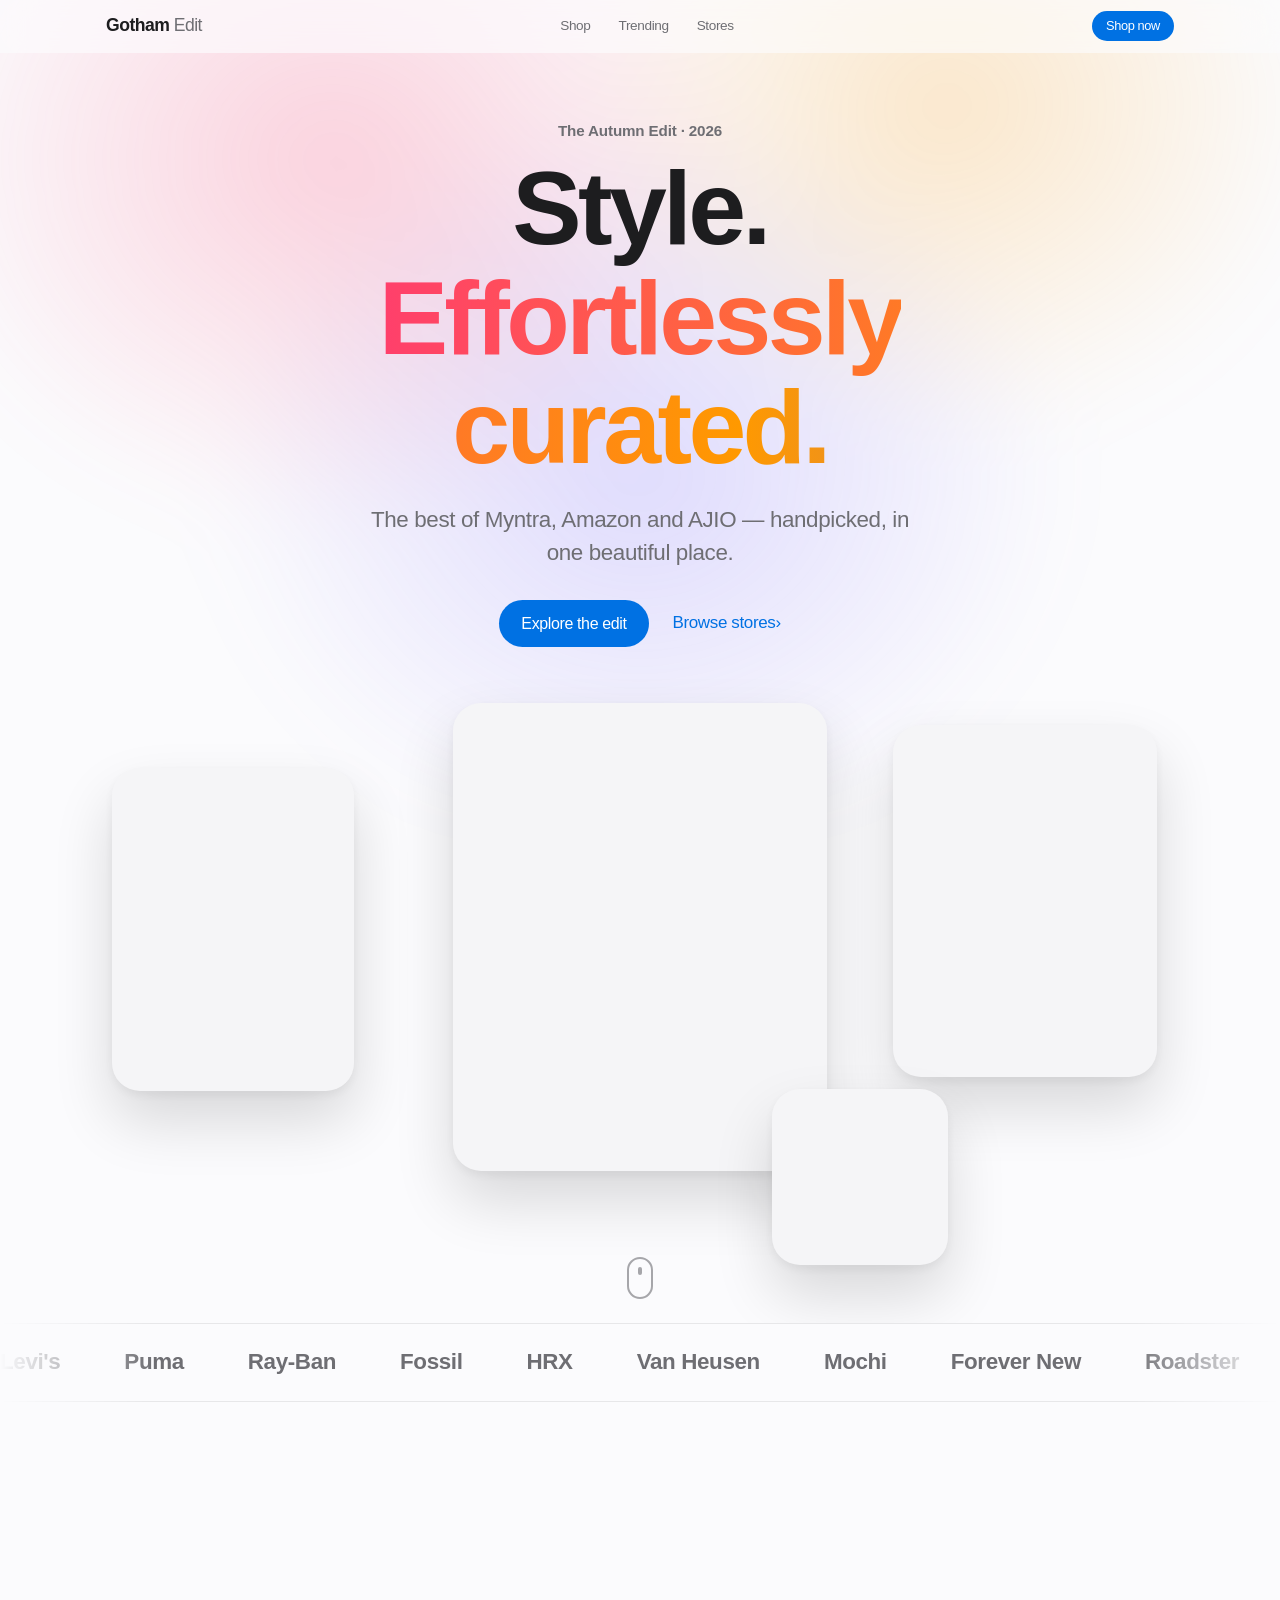
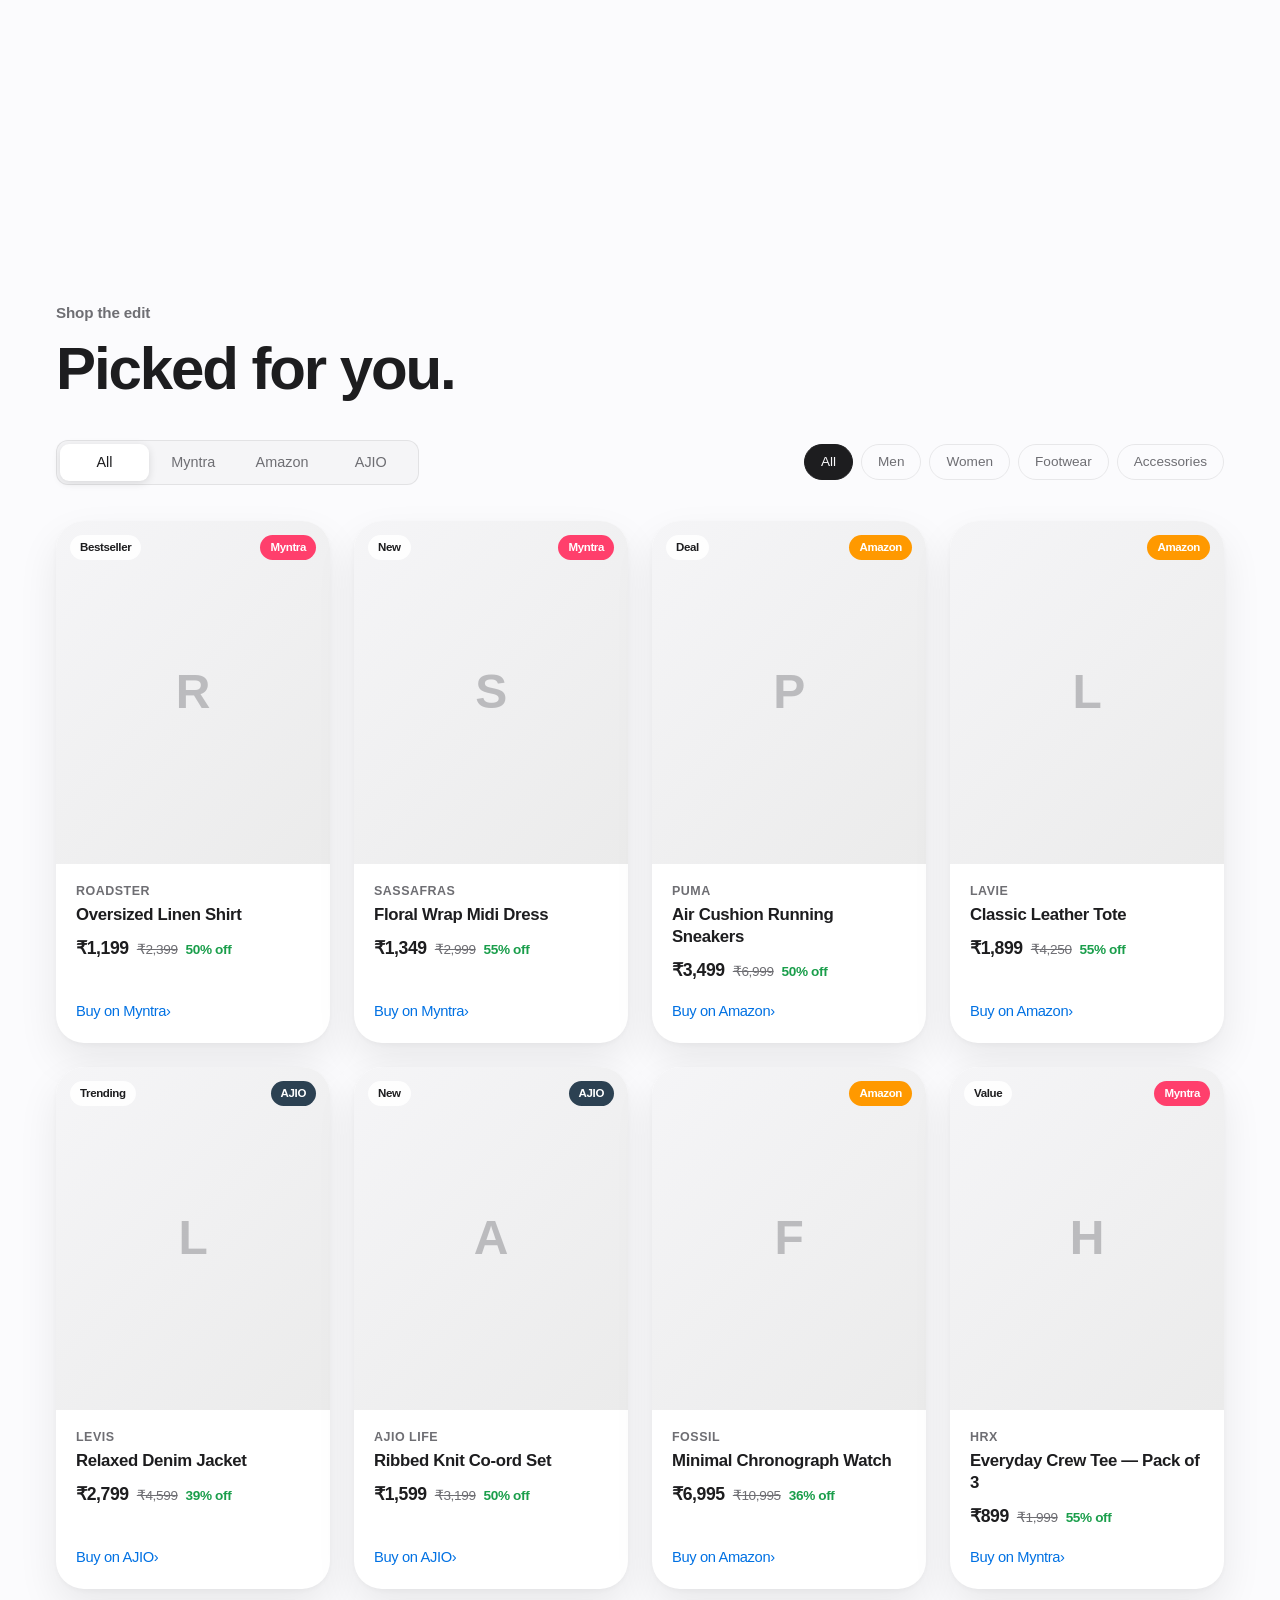
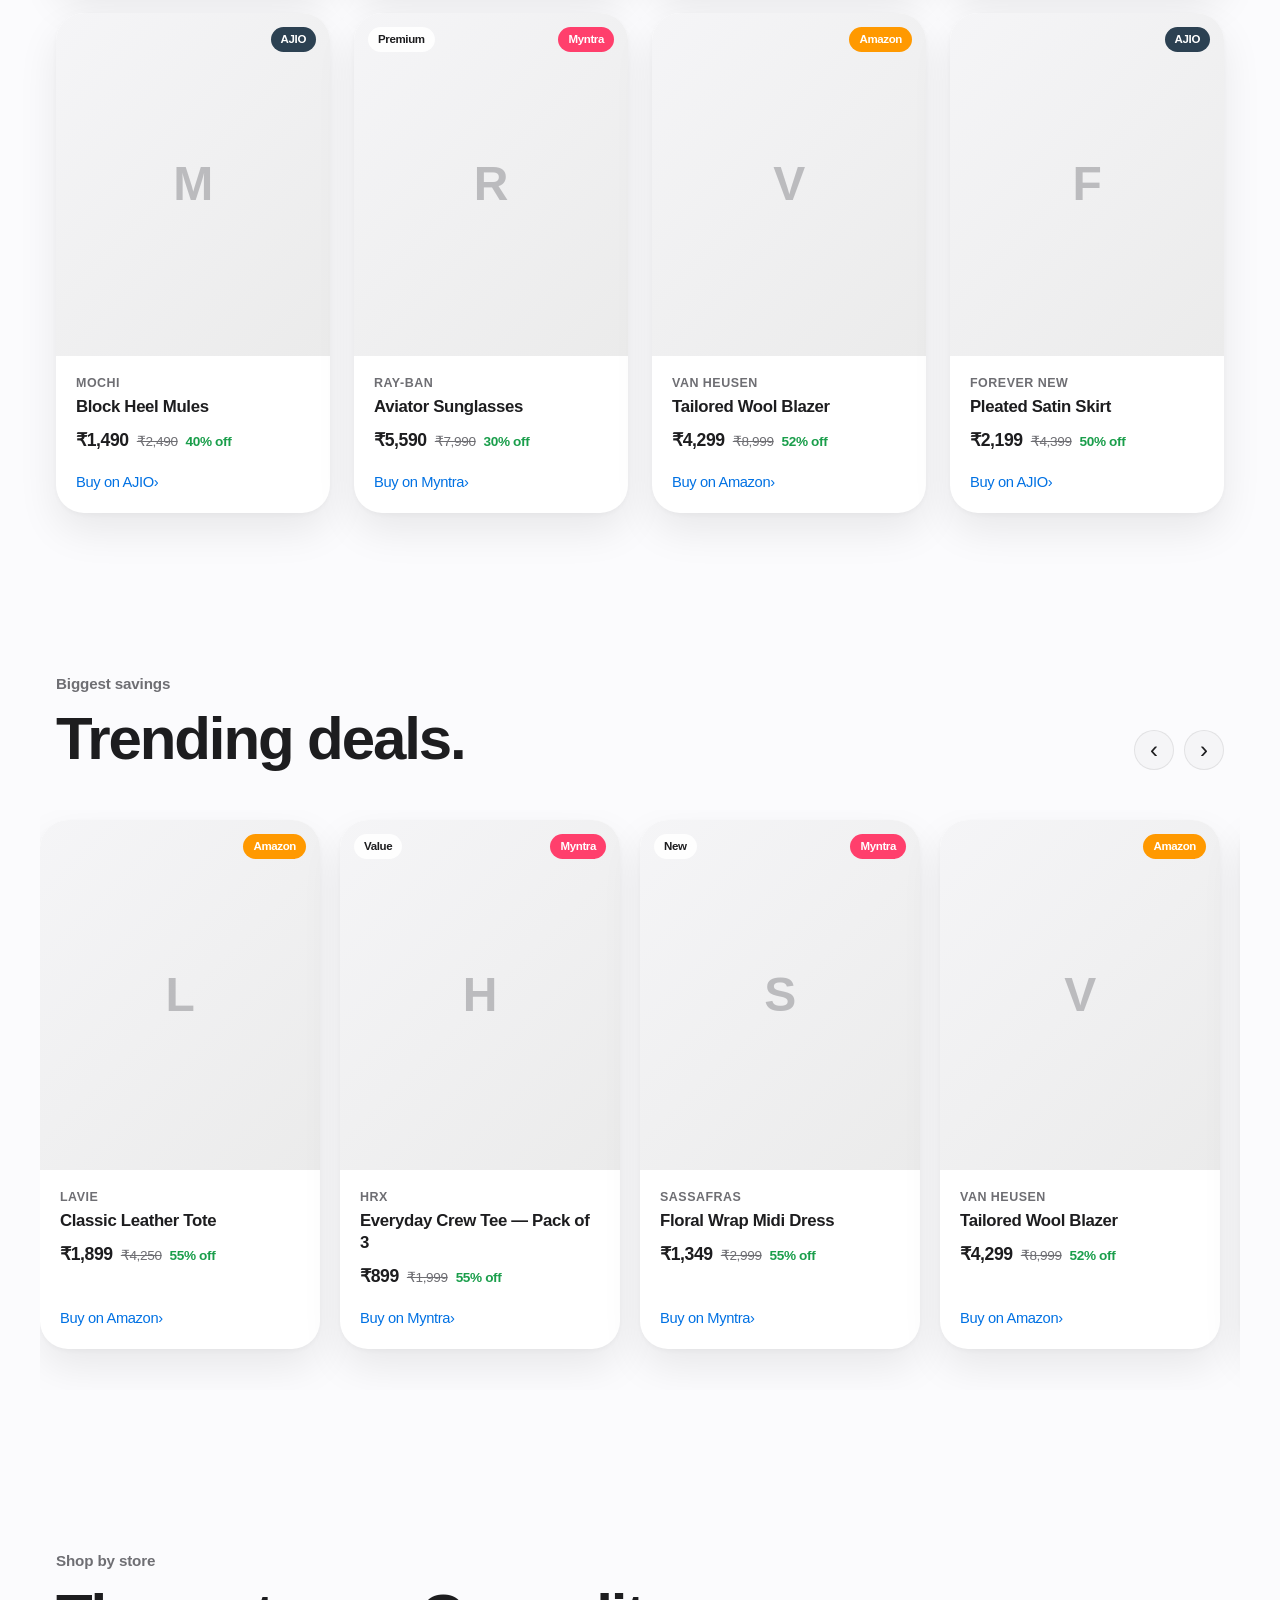
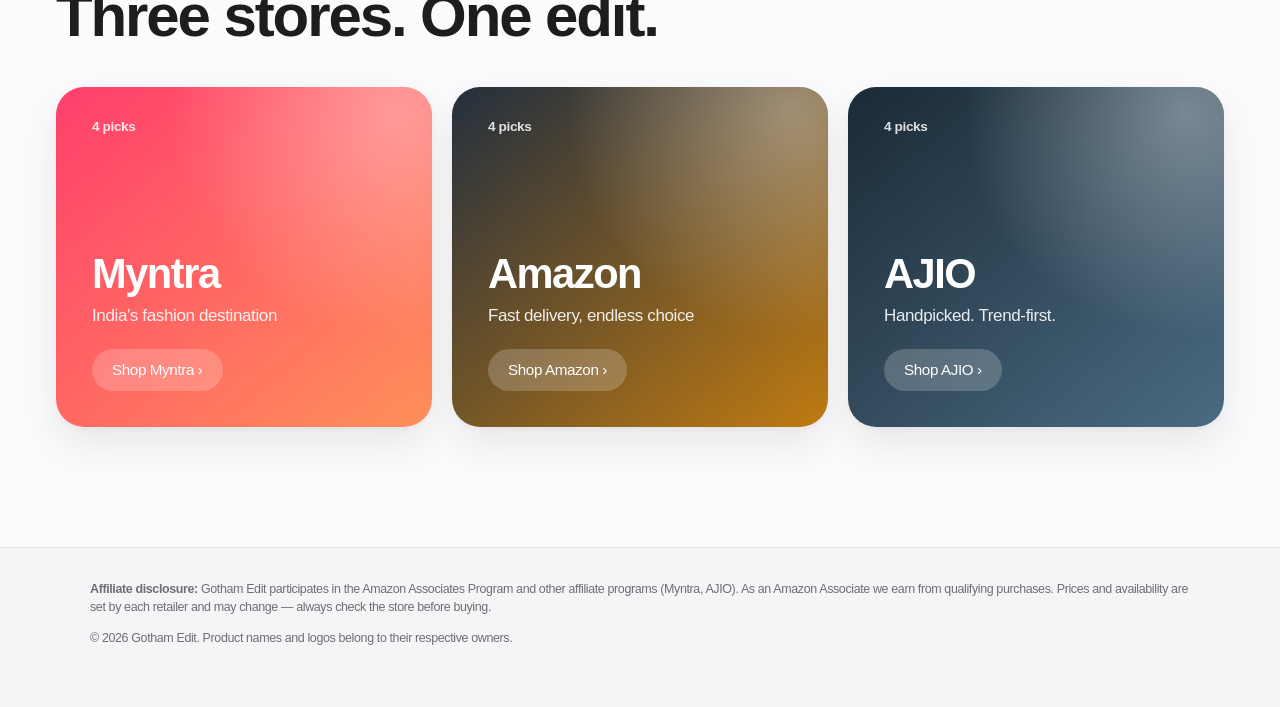
==== index.html @ 2560df66 "Add Apple-style affiliate storefront for Myntra, Amazon and AJIO Static page with parallax hero, scr" ====
<!doctype html>
<html lang="en">
<head>
  <meta charset="utf-8" />
  <meta name="viewport" content="width=device-width, initial-scale=1, viewport-fit=cover" />
  <title>Gotham Edit — Curated Fashion</title>
  <meta name="description" content="Handpicked fashion from Myntra, Amazon and AJIO — curated in one place." />
  <meta name="theme-color" content="#fbfbfd" media="(prefers-color-scheme: light)" />
  <meta name="theme-color" content="#000000" media="(prefers-color-scheme: dark)" />
  <link rel="preconnect" href="https://images.unsplash.com" />
  <link rel="stylesheet" href="styles.css" />
</head>
<body>
  <div class="progress" aria-hidden="true"></div>

  <header class="nav" id="nav">
    <div class="nav__inner">
      <a href="#top" class="nav__logo" aria-label="Gotham Edit home">Gotham&nbsp;<span>Edit</span></a>
      <nav class="nav__links" aria-label="Primary">
        <a href="#shop">Shop</a>
        <a href="#trending">Trending</a>
        <a href="#stores">Stores</a>
      </nav>
      <a href="#shop" class="btn btn--small">Shop now</a>
    </div>
  </header>

  <main id="top">
    <!-- HERO -->
    <section class="hero" id="hero">
      <div class="hero__glow" aria-hidden="true"></div>
      <div class="hero__copy">
        <p class="eyebrow reveal">The Autumn Edit · 2026</p>
        <h1 class="hero__title reveal">Style.<br /><span class="gradient-text">Effortlessly curated.</span></h1>
        <p class="hero__sub reveal">The best of Myntra, Amazon and AJIO — handpicked, in one beautiful place.</p>
        <div class="hero__cta reveal">
          <a href="#shop" class="btn">Explore the edit</a>
          <a href="#stores" class="link-arrow">Browse stores</a>
        </div>
      </div>
      <div class="hero__stage" aria-hidden="true">
        <figure class="float float--a" data-depth="0.18"><img src="https://images.unsplash.com/photo-1483985988355-763728e1935b?w=800&q=80" alt="" /></figure>
        <figure class="float float--b" data-depth="0.32"><img src="https://images.unsplash.com/photo-1490481651871-ab68de25d43d?w=800&q=80" alt="" /></figure>
        <figure class="float float--c" data-depth="0.1"><img src="https://images.unsplash.com/photo-1529139574466-a303027c1d8b?w=900&q=80" alt="" /></figure>
        <figure class="float float--d" data-depth="0.26"><img src="https://images.unsplash.com/photo-1539109136881-3be0616acf4b?w=700&q=80" alt="" /></figure>
      </div>
      <a href="#shop" class="scroll-cue" aria-label="Scroll to products"><span></span></a>
    </section>

    <!-- MARQUEE -->
    <section class="marquee" aria-label="Brands">
      <div class="marquee__track">
        <span>Levi's</span><span>Puma</span><span>Ray-Ban</span><span>Fossil</span><span>HRX</span><span>Van Heusen</span><span>Mochi</span><span>Forever New</span><span>Roadster</span><span>Lavie</span>
        <span>Levi's</span><span>Puma</span><span>Ray-Ban</span><span>Fossil</span><span>HRX</span><span>Van Heusen</span><span>Mochi</span><span>Forever New</span><span>Roadster</span><span>Lavie</span>
      </div>
    </section>

    <!-- SCROLL ZOOM FEATURE -->
    <section class="zoom" id="zoom">
      <div class="zoom__sticky">
        <div class="zoom__frame">
          <img src="https://images.unsplash.com/photo-1469334031218-e382a71b716b?w=1800&q=80" alt="Model in autumn layers" />
        </div>
        <div class="zoom__caption">
          <h2>Layers that<br />move with you.</h2>
          <p>Fresh drops every week from the stores you already love.</p>
        </div>
      </div>
    </section>

    <!-- SHOP -->
    <section class="shop" id="shop">
      <div class="section-head reveal">
        <p class="eyebrow">Shop the edit</p>
        <h2>Picked for you.</h2>
      </div>

      <div class="controls reveal">
        <div class="segmented" role="tablist" aria-label="Filter by store" id="storeFilter">
          <span class="segmented__thumb" aria-hidden="true"></span>
          <button role="tab" aria-selected="true" data-store="all">All</button>
          <button role="tab" aria-selected="false" data-store="myntra">Myntra</button>
          <button role="tab" aria-selected="false" data-store="amazon">Amazon</button>
          <button role="tab" aria-selected="false" data-store="ajio">AJIO</button>
        </div>
        <div class="chips" id="categoryFilter" aria-label="Filter by category"></div>
      </div>

      <div class="grid" id="grid" aria-live="polite"></div>
      <p class="empty" id="empty" hidden>Nothing here yet — try another filter.</p>
    </section>

    <!-- TRENDING CAROUSEL -->
    <section class="trending" id="trending">
      <div class="section-head section-head--row reveal">
        <div>
          <p class="eyebrow">Biggest savings</p>
          <h2>Trending deals.</h2>
        </div>
        <div class="carousel-nav">
          <button class="circle-btn" data-dir="-1" aria-label="Previous">&#8249;</button>
          <button class="circle-btn" data-dir="1" aria-label="Next">&#8250;</button>
        </div>
      </div>
      <div class="carousel" id="carousel"></div>
    </section>

    <!-- STORES -->
    <section class="stores" id="stores">
      <div class="section-head reveal">
        <p class="eyebrow">Shop by store</p>
        <h2>Three stores. One edit.</h2>
      </div>
      <div class="stores__grid" id="storeTiles"></div>
    </section>
  </main>

  <footer class="footer">
    <p class="footer__disclosure">
      <strong>Affiliate disclosure:</strong> Gotham Edit participates in the Amazon Associates Program and other
      affiliate programs (Myntra, AJIO). As an Amazon Associate we earn from qualifying purchases. Prices and
      availability are set by each retailer and may change — always check the store before buying.
    </p>
    <p class="footer__copy">© <span id="year"></span> Gotham Edit. Product names and logos belong to their respective owners.</p>
  </footer>

  <script src="products.js"></script>
  <script src="app.js"></script>
</body>
</html>
---- styles.css ----
/* ───────── Tokens ───────── */
:root {
  --bg: #fbfbfd;
  --bg-alt: #f5f5f7;
  --surface: #ffffff;
  --text: #1d1d1f;
  --muted: #6e6e73;
  --line: rgba(0, 0, 0, 0.08);
  --accent: #0071e3;
  --accent-hover: #0077ed;
  --nav-bg: rgba(251, 251, 253, 0.72);
  --shadow: 0 2px 6px rgba(0, 0, 0, 0.04), 0 18px 40px rgba(0, 0, 0, 0.08);
  --shadow-hover: 0 4px 12px rgba(0, 0, 0, 0.06), 0 30px 60px rgba(0, 0, 0, 0.14);
  --radius: 28px;
  --ease: cubic-bezier(0.22, 1, 0.36, 1);
  --font: -apple-system, BlinkMacSystemFont, "SF Pro Display", "SF Pro Text", "Inter", "Segoe UI", Roboto,
    "Helvetica Neue", Arial, sans-serif;
  --myntra: #ff3f6c;
  --amazon: #ff9900;
  --ajio: #2c4152;
}

@media (prefers-color-scheme: dark) {
  :root {
    --bg: #000000;
    --bg-alt: #101012;
    --surface: #1c1c1e;
    --text: #f5f5f7;
    --muted: #a1a1a6;
    --line: rgba(255, 255, 255, 0.1);
    --accent: #2997ff;
    --accent-hover: #47a6ff;
    --nav-bg: rgba(22, 22, 23, 0.72);
    --shadow: 0 2px 6px rgba(0, 0, 0, 0.4), 0 18px 40px rgba(0, 0, 0, 0.5);
    --shadow-hover: 0 4px 12px rgba(0, 0, 0, 0.5), 0 30px 60px rgba(0, 0, 0, 0.7);
    --ajio: #8fb3cc;
  }
}

/* ───────── Base ───────── */
*,
*::before,
*::after { box-sizing: border-box; }

html { scroll-behavior: smooth; -webkit-text-size-adjust: 100%; }

body {
  margin: 0;
  background: var(--bg);
  color: var(--text);
  font-family: var(--font);
  font-size: 17px;
  line-height: 1.47;
  letter-spacing: -0.022em;
  -webkit-font-smoothing: antialiased;
  overflow-x: hidden;
}

img { display: block; max-width: 100%; }
a { color: inherit; text-decoration: none; }
button { font: inherit; color: inherit; cursor: pointer; border: 0; background: none; }

h1, h2, h3 { margin: 0; letter-spacing: -0.035em; line-height: 1.05; font-weight: 700; }
h2 { font-size: clamp(2.2rem, 5vw, 3.75rem); }

.eyebrow {
  margin: 0 0 12px;
  font-size: 0.95rem;
  font-weight: 600;
  color: var(--muted);
  letter-spacing: -0.01em;
}

.gradient-text {
  background: linear-gradient(90deg, #ff3f6c 0%, #ff9900 45%, #6e5bff 100%);
  background-size: 200% auto;
  -webkit-background-clip: text;
  background-clip: text;
  color: transparent;
  animation: shimmer 8s linear infinite;
}
@keyframes shimmer { to { background-position: 200% center; } }

/* ───────── Buttons ───────── */
.btn {
  display: inline-flex;
  align-items: center;
  justify-content: center;
  gap: 6px;
  padding: 12px 22px;
  border-radius: 980px;
  background: var(--accent);
  color: #fff;
  font-weight: 500;
  font-size: 1rem;
  transition: background 0.3s var(--ease), transform 0.3s var(--ease);
}
.btn:hover { background: var(--accent-hover); transform: scale(1.03); }
.btn:active { transform: scale(0.97); }
.btn--small { padding: 6px 14px; font-size: 0.8rem; }

.link-arrow { color: var(--accent); font-weight: 500; }
.link-arrow::after { content: " ›"; display: inline-block; transition: transform 0.3s var(--ease); }
.link-arrow:hover::after { transform: translateX(4px); }

/* ───────── Progress bar ───────── */
.progress {
  position: fixed;
  inset: 0 0 auto 0;
  height: 2px;
  z-index: 60;
  background: linear-gradient(90deg, var(--myntra), var(--amazon), #6e5bff);
  transform-origin: 0 50%;
  transform: scaleX(0);
}

/* ───────── Nav ───────── */
.nav {
  position: fixed;
  inset: 0 0 auto 0;
  z-index: 50;
  background: var(--nav-bg);
  backdrop-filter: saturate(180%) blur(20px);
  -webkit-backdrop-filter: saturate(180%) blur(20px);
  border-bottom: 1px solid transparent;
  transition: border-color 0.3s;
}
.nav.is-scrolled { border-bottom-color: var(--line); }
.nav__inner {
  max-width: 1100px;
  margin: 0 auto;
  padding: 0 16px;
  height: 52px;
  display: flex;
  align-items: center;
  justify-content: space-between;
  gap: 16px;
}
.nav__logo { font-weight: 700; font-size: 1.1rem; letter-spacing: -0.03em; }
.nav__logo span { color: var(--muted); font-weight: 500; }
.nav__links { display: flex; gap: 28px; font-size: 0.85rem; color: var(--muted); }
.nav__links a { transition: color 0.2s; }
.nav__links a:hover { color: var(--text); }
@media (max-width: 600px) { .nav__links { display: none; } }

/* ───────── Hero ───────── */
.hero {
  position: relative;
  min-height: 100svh;
  padding: 120px 16px 80px;
  display: grid;
  grid-template-columns: 1fr;
  align-content: center;
  justify-items: center;
  text-align: center;
  overflow: hidden;
}
.hero__glow {
  position: absolute;
  inset: -20% -10% auto;
  height: 80%;
  background:
    radial-gradient(40% 50% at 30% 40%, rgba(255, 63, 108, 0.22), transparent 70%),
    radial-gradient(35% 45% at 70% 35%, rgba(255, 153, 0, 0.2), transparent 70%),
    radial-gradient(40% 50% at 50% 70%, rgba(110, 91, 255, 0.2), transparent 70%);
  filter: blur(40px);
  animation: drift 18s ease-in-out infinite alternate;
  pointer-events: none;
}
@keyframes drift {
  0% { transform: translate3d(0, 0, 0) scale(1); }
  100% { transform: translate3d(3%, 4%, 0) scale(1.12); }
}
.hero__copy { position: relative; z-index: 2; max-width: 780px; }
.hero__title { font-size: clamp(3rem, 9vw, 6.5rem); }
.hero__sub {
  margin: 22px auto 30px;
  max-width: 560px;
  font-size: clamp(1.1rem, 2vw, 1.4rem);
  color: var(--muted);
}
.hero__cta { display: flex; gap: 24px; align-items: center; justify-content: center; flex-wrap: wrap; }

.hero__stage {
  position: relative;
  width: min(1100px, 100%);
  height: clamp(320px, 48vw, 540px);
  margin-top: 56px;
  z-index: 1;
}
.float {
  position: absolute;
  margin: 0;
  border-radius: var(--radius);
  overflow: hidden;
  box-shadow: var(--shadow-hover);
  background: var(--bg-alt);
  will-change: transform;
  animation: bob 7s ease-in-out infinite;
}
.float img { width: 100%; height: 100%; object-fit: cover; }
.float--a { left: 2%; top: 12%; width: 22%; aspect-ratio: 3 / 4; animation-delay: -1s; }
.float--b { right: 3%; top: 4%; width: 24%; aspect-ratio: 3 / 4; animation-delay: -3s; }
.float--c { left: 50%; top: 0; width: 34%; aspect-ratio: 4 / 5; margin-left: -17%; z-index: 2; animation-delay: -2s; }
.float--d { right: 22%; bottom: -4%; width: 16%; aspect-ratio: 1; animation-delay: -5s; z-index: 3; }
@keyframes bob {
  0%, 100% { translate: 0 0; }
  50% { translate: 0 -14px; }
}
@media (max-width: 700px) {
  .float--a { width: 34%; left: -4%; }
  .float--b { width: 34%; right: -4%; }
  .float--c { width: 52%; margin-left: -26%; }
  .float--d { width: 26%; right: 8%; }
}

.scroll-cue {
  position: absolute;
  bottom: 24px;
  left: 50%;
  translate: -50% 0;
  width: 26px;
  height: 42px;
  border: 2px solid var(--muted);
  border-radius: 14px;
  opacity: 0.6;
  z-index: 3;
}
.scroll-cue span {
  position: absolute;
  top: 8px;
  left: 50%;
  width: 4px;
  height: 8px;
  margin-left: -2px;
  border-radius: 2px;
  background: var(--muted);
  animation: cue 1.8s var(--ease) infinite;
}
@keyframes cue {
  0% { opacity: 0; transform: translateY(0); }
  40% { opacity: 1; }
  100% { opacity: 0; transform: translateY(14px); }
}

/* ───────── Marquee ───────── */
.marquee {
  overflow: hidden;
  border-block: 1px solid var(--line);
  padding: 22px 0;
  -webkit-mask-image: linear-gradient(90deg, transparent, #000 12%, #000 88%, transparent);
  mask-image: linear-gradient(90deg, transparent, #000 12%, #000 88%, transparent);
}
.marquee__track {
  display: flex;
  gap: 64px;
  width: max-content;
  animation: marquee 32s linear infinite;
}
.marquee__track span {
  font-size: 1.4rem;
  font-weight: 600;
  color: var(--muted);
  white-space: nowrap;
}
@keyframes marquee { to { transform: translateX(-50%); } }

/* ───────── Scroll zoom ───────── */
.zoom { height: 220vh; position: relative; }
.zoom__sticky {
  position: sticky;
  top: 0;
  height: 100vh;
  display: grid;
  place-items: center;
  overflow: hidden;
}
.zoom__frame {
  width: 100%;
  height: 100%;
  overflow: hidden;
  clip-path: inset(var(--inset, 18%) round var(--zr, 40px));
  will-change: clip-path;
}
.zoom__frame img {
  width: 100%;
  height: 100%;
  object-fit: cover;
  transform: scale(var(--zs, 1.25));
  will-change: transform;
}
.zoom__caption {
  position: absolute;
  left: 50%;
  bottom: 12vh;
  translate: -50% 0;
  width: min(900px, calc(100% - 32px));
  text-align: center;
  color: #fff;
  text-shadow: 0 2px 30px rgba(0, 0, 0, 0.35);
  opacity: var(--co, 0);
  transform: translateY(calc((1 - var(--co, 0)) * 40px));
}
.zoom__caption h2 { font-size: clamp(2.4rem, 7vw, 5.5rem); }
.zoom__caption p { font-size: clamp(1rem, 2vw, 1.35rem); margin: 14px 0 0; opacity: 0.9; }

/* ───────── Sections ───────── */
.shop,
.trending,
.stores {
  max-width: 1200px;
  margin: 0 auto;
  padding: 120px 16px 40px;
}
.section-head { margin-bottom: 40px; }
.section-head--row { display: flex; align-items: flex-end; justify-content: space-between; gap: 16px; }

/* ───────── Controls ───────── */
.controls { display: flex; flex-wrap: wrap; gap: 16px; align-items: center; justify-content: space-between; margin-bottom: 36px; }

.segmented {
  position: relative;
  display: inline-grid;
  grid-auto-flow: column;
  grid-auto-columns: 1fr;
  padding: 3px;
  border-radius: 12px;
  background: var(--bg-alt);
  border: 1px solid var(--line);
  max-width: 100%;
}
.segmented button {
  position: relative;
  z-index: 1;
  padding: 8px 18px;
  font-size: 0.9rem;
  font-weight: 500;
  color: var(--muted);
  border-radius: 9px;
  transition: color 0.25s;
  white-space: nowrap;
}
.segmented button[aria-selected="true"] { color: var(--text); }
.segmented__thumb {
  position: absolute;
  top: 3px;
  bottom: 3px;
  left: 0;
  border-radius: 9px;
  background: var(--surface);
  box-shadow: 0 2px 8px rgba(0, 0, 0, 0.12);
  transition: transform 0.45s var(--ease), width 0.45s var(--ease);
}

.chips { display: flex; flex-wrap: wrap; gap: 8px; }
.chip {
  padding: 7px 16px;
  border-radius: 980px;
  border: 1px solid var(--line);
  font-size: 0.85rem;
  color: var(--muted);
  transition: all 0.25s var(--ease);
}
.chip:hover { color: var(--text); border-color: var(--muted); }
.chip[aria-pressed="true"] { background: var(--text); color: var(--bg); border-color: var(--text); }

/* ───────── Product grid ───────── */
.grid {
  display: grid;
  grid-template-columns: repeat(auto-fill, minmax(260px, 1fr));
  gap: 24px;
}
@media (max-width: 560px) {
  .grid { grid-template-columns: repeat(2, 1fr); gap: 12px; }
}

.card {
  position: relative;
  display: flex;
  flex-direction: column;
  border-radius: var(--radius);
  background: var(--surface);
  box-shadow: var(--shadow);
  overflow: hidden;
  transform: perspective(900px) rotateX(var(--rx, 0deg)) rotateY(var(--ry, 0deg)) translateY(var(--ty, 0));
  transition: box-shadow 0.5s var(--ease), transform 0.5s var(--ease);
  isolation: isolate;
}
.card:hover { --ty: -6px; box-shadow: var(--shadow-hover); }
.card.is-tilting { transition: box-shadow 0.5s var(--ease), transform 0.12s linear; }

.card__media {
  position: relative;
  aspect-ratio: 4 / 5;
  overflow: hidden;
  background: linear-gradient(135deg, var(--bg-alt), var(--line));
}
.card__media img {
  width: 100%;
  height: 100%;
  object-fit: cover;
  transition: transform 1.2s var(--ease), opacity 0.6s;
  opacity: 0;
}
.card__media img.is-loaded { opacity: 1; }
.card:hover .card__media img { transform: scale(1.08); }
.card__media::after {
  content: "";
  position: absolute;
  inset: 0;
  background: radial-gradient(400px circle at var(--mx, 50%) var(--my, 50%), rgba(255, 255, 255, 0.22), transparent 45%);
  opacity: 0;
  transition: opacity 0.4s;
  pointer-events: none;
}
.card:hover .card__media::after { opacity: 1; }
.card__fallback {
  position: absolute;
  inset: 0;
  display: grid;
  place-items: center;
  font-size: 3rem;
  font-weight: 700;
  color: var(--muted);
  opacity: 0.4;
}

.badge {
  position: absolute;
  top: 14px;
  left: 14px;
  z-index: 2;
  padding: 4px 10px;
  border-radius: 980px;
  font-size: 0.72rem;
  font-weight: 600;
  background: rgba(255, 255, 255, 0.85);
  color: #1d1d1f;
  backdrop-filter: blur(10px);
  -webkit-backdrop-filter: blur(10px);
}
.store-pill {
  position: absolute;
  top: 14px;
  right: 14px;
  z-index: 2;
  padding: 4px 10px;
  border-radius: 980px;
  font-size: 0.72rem;
  font-weight: 700;
  color: #fff;
  background: var(--pill, #333);
}
.store-pill[data-store="ajio"] { background: #2c4152; }

.card__body { padding: 18px 20px 20px; display: flex; flex-direction: column; gap: 4px; flex: 1; }
.card__brand { font-size: 0.78rem; font-weight: 600; text-transform: uppercase; letter-spacing: 0.04em; color: var(--muted); }
.card__title { font-size: 1.05rem; font-weight: 600; letter-spacing: -0.02em; line-height: 1.3; }
.price { display: flex; align-items: baseline; gap: 8px; flex-wrap: wrap; margin-top: 6px; }
.price__now { font-size: 1.1rem; font-weight: 600; }
.price__mrp { font-size: 0.85rem; color: var(--muted); text-decoration: line-through; }
.price__off { font-size: 0.85rem; font-weight: 600; color: #1a9e4b; }
.card__cta {
  margin-top: auto;
  padding-top: 14px;
  color: var(--accent);
  font-weight: 500;
  font-size: 0.92rem;
}
.card__cta::after { content: " ›"; display: inline-block; transition: transform 0.3s var(--ease); }
.card:hover .card__cta::after { transform: translateX(4px); }
.card > a.card__link { position: absolute; inset: 0; z-index: 3; border-radius: inherit; }
.card > a.card__link:focus-visible { outline: 3px solid var(--accent); outline-offset: 3px; }

@media (max-width: 560px) {
  .card__body { padding: 12px 14px 14px; }
  .card__title { font-size: 0.92rem; }
  .card { --radius: 20px; }
}

.empty { text-align: center; color: var(--muted); padding: 60px 0; }

/* grid filter animation */
.card.is-entering { animation: cardIn 0.7s var(--ease) both; animation-delay: calc(var(--i, 0) * 50ms); }
@keyframes cardIn {
  from { opacity: 0; transform: translateY(30px) scale(0.97); }
  to { opacity: 1; transform: none; }
}

/* ───────── Carousel ───────── */
.carousel-nav { display: flex; gap: 10px; }
.circle-btn {
  width: 40px;
  height: 40px;
  border-radius: 50%;
  background: var(--bg-alt);
  border: 1px solid var(--line);
  font-size: 1.5rem;
  line-height: 1;
  display: grid;
  place-items: center;
  transition: transform 0.3s var(--ease), background 0.3s;
}
.circle-btn:hover { transform: scale(1.08); }

.carousel {
  display: grid;
  grid-auto-flow: column;
  grid-auto-columns: minmax(280px, 340px);
  gap: 20px;
  overflow-x: auto;
  scroll-snap-type: x mandatory;
  padding: 10px 16px 40px;
  margin: 0 -16px;
  scrollbar-width: none;
  overscroll-behavior-x: contain;
}
.carousel::-webkit-scrollbar { display: none; }
.carousel .card { scroll-snap-align: start; }
@media (max-width: 560px) { .carousel { grid-auto-columns: 78%; } }

/* ───────── Store tiles ───────── */
.stores__grid {
  display: grid;
  grid-template-columns: repeat(3, 1fr);
  gap: 20px;
}
@media (max-width: 860px) { .stores__grid { grid-template-columns: 1fr; } }
.store-tile {
  position: relative;
  min-height: 340px;
  padding: 36px;
  border-radius: var(--radius);
  overflow: hidden;
  color: #fff;
  display: flex;
  flex-direction: column;
  justify-content: flex-end;
  background: var(--tile);
  transition: transform 0.6s var(--ease), box-shadow 0.6s var(--ease);
  box-shadow: var(--shadow);
}
.store-tile:hover { transform: translateY(-8px) scale(1.01); box-shadow: var(--shadow-hover); }
.store-tile::before {
  content: "";
  position: absolute;
  width: 140%;
  aspect-ratio: 1;
  top: -70%;
  right: -60%;
  border-radius: 50%;
  background: radial-gradient(circle, rgba(255, 255, 255, 0.35), transparent 60%);
  transition: transform 1s var(--ease);
}
.store-tile:hover::before { transform: translate(-12%, 12%) scale(1.1); }
.store-tile h3 { font-size: 2.6rem; position: relative; }
.store-tile p { margin: 8px 0 20px; opacity: 0.9; position: relative; }
.store-tile .count { position: absolute; top: 30px; left: 36px; font-size: 0.85rem; font-weight: 600; opacity: 0.85; }
.store-tile .go {
  position: relative;
  align-self: flex-start;
  padding: 10px 20px;
  border-radius: 980px;
  background: rgba(255, 255, 255, 0.2);
  backdrop-filter: blur(10px);
  -webkit-backdrop-filter: blur(10px);
  font-weight: 500;
  font-size: 0.95rem;
}
.store-tile[data-store="myntra"] { --tile: linear-gradient(140deg, #ff3f6c, #ff905a); }
.store-tile[data-store="amazon"] { --tile: linear-gradient(140deg, #232f3e, #ff9900 140%); }
.store-tile[data-store="ajio"] { --tile: linear-gradient(140deg, #1b2a36, #4a6b82); }

/* ───────── Footer ───────── */
.footer {
  margin-top: 80px;
  background: var(--bg-alt);
  border-top: 1px solid var(--line);
  padding: 32px 16px 48px;
  font-size: 0.78rem;
  color: var(--muted);
}
.footer p { max-width: 1100px; margin: 0 auto 12px; }

/* ───────── Reveal on scroll ───────── */
.reveal {
  opacity: 0;
  transform: translateY(36px);
  transition: opacity 1s var(--ease), transform 1s var(--ease);
  transition-delay: var(--d, 0s);
}
.reveal.is-visible { opacity: 1; transform: none; }

/* ───────── Reduced motion ───────── */
@media (prefers-reduced-motion: reduce) {
  *, *::before, *::after { animation: none !important; transition: none !important; scroll-behavior: auto !important; }
  .reveal { opacity: 1; transform: none; }
  .zoom { height: auto; }
  .zoom__sticky { position: relative; height: 80vh; }
  .zoom__frame { clip-path: inset(4% round 32px); }
  .zoom__caption { opacity: 1; transform: none; }
}
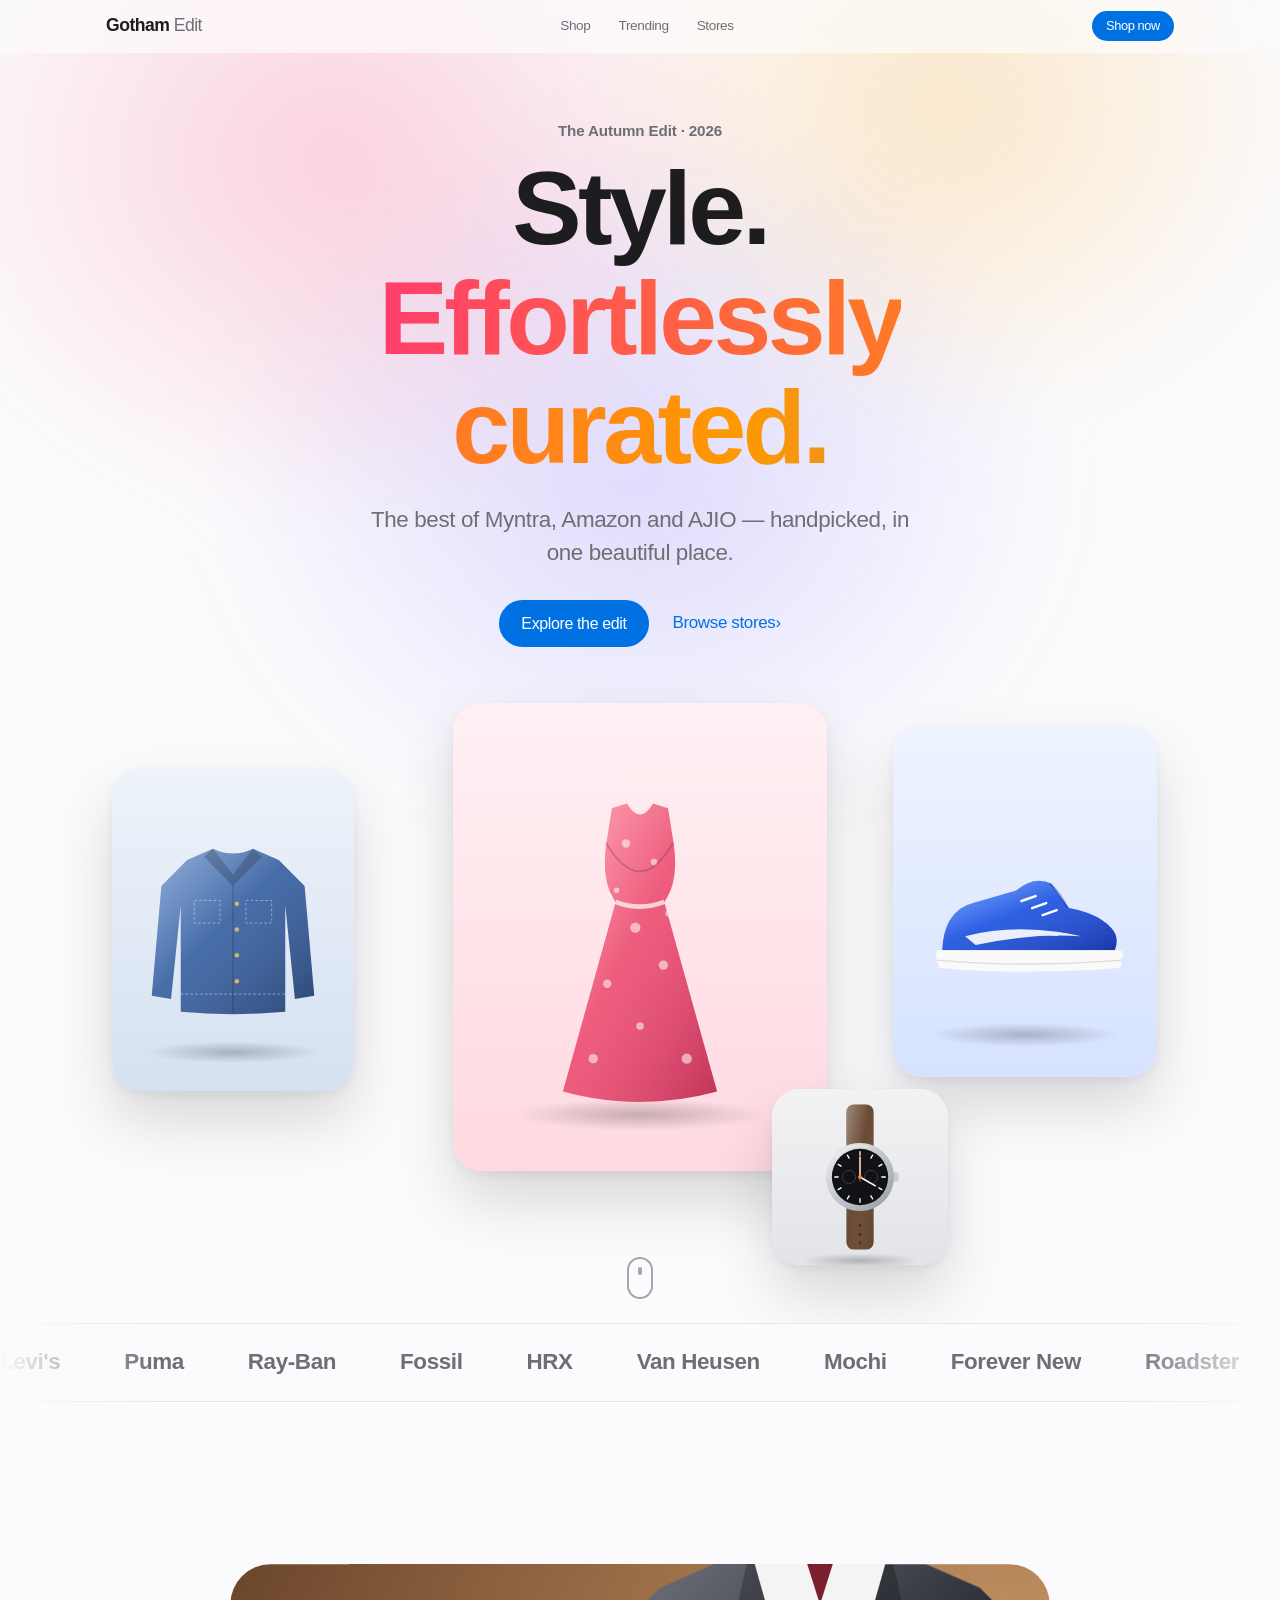
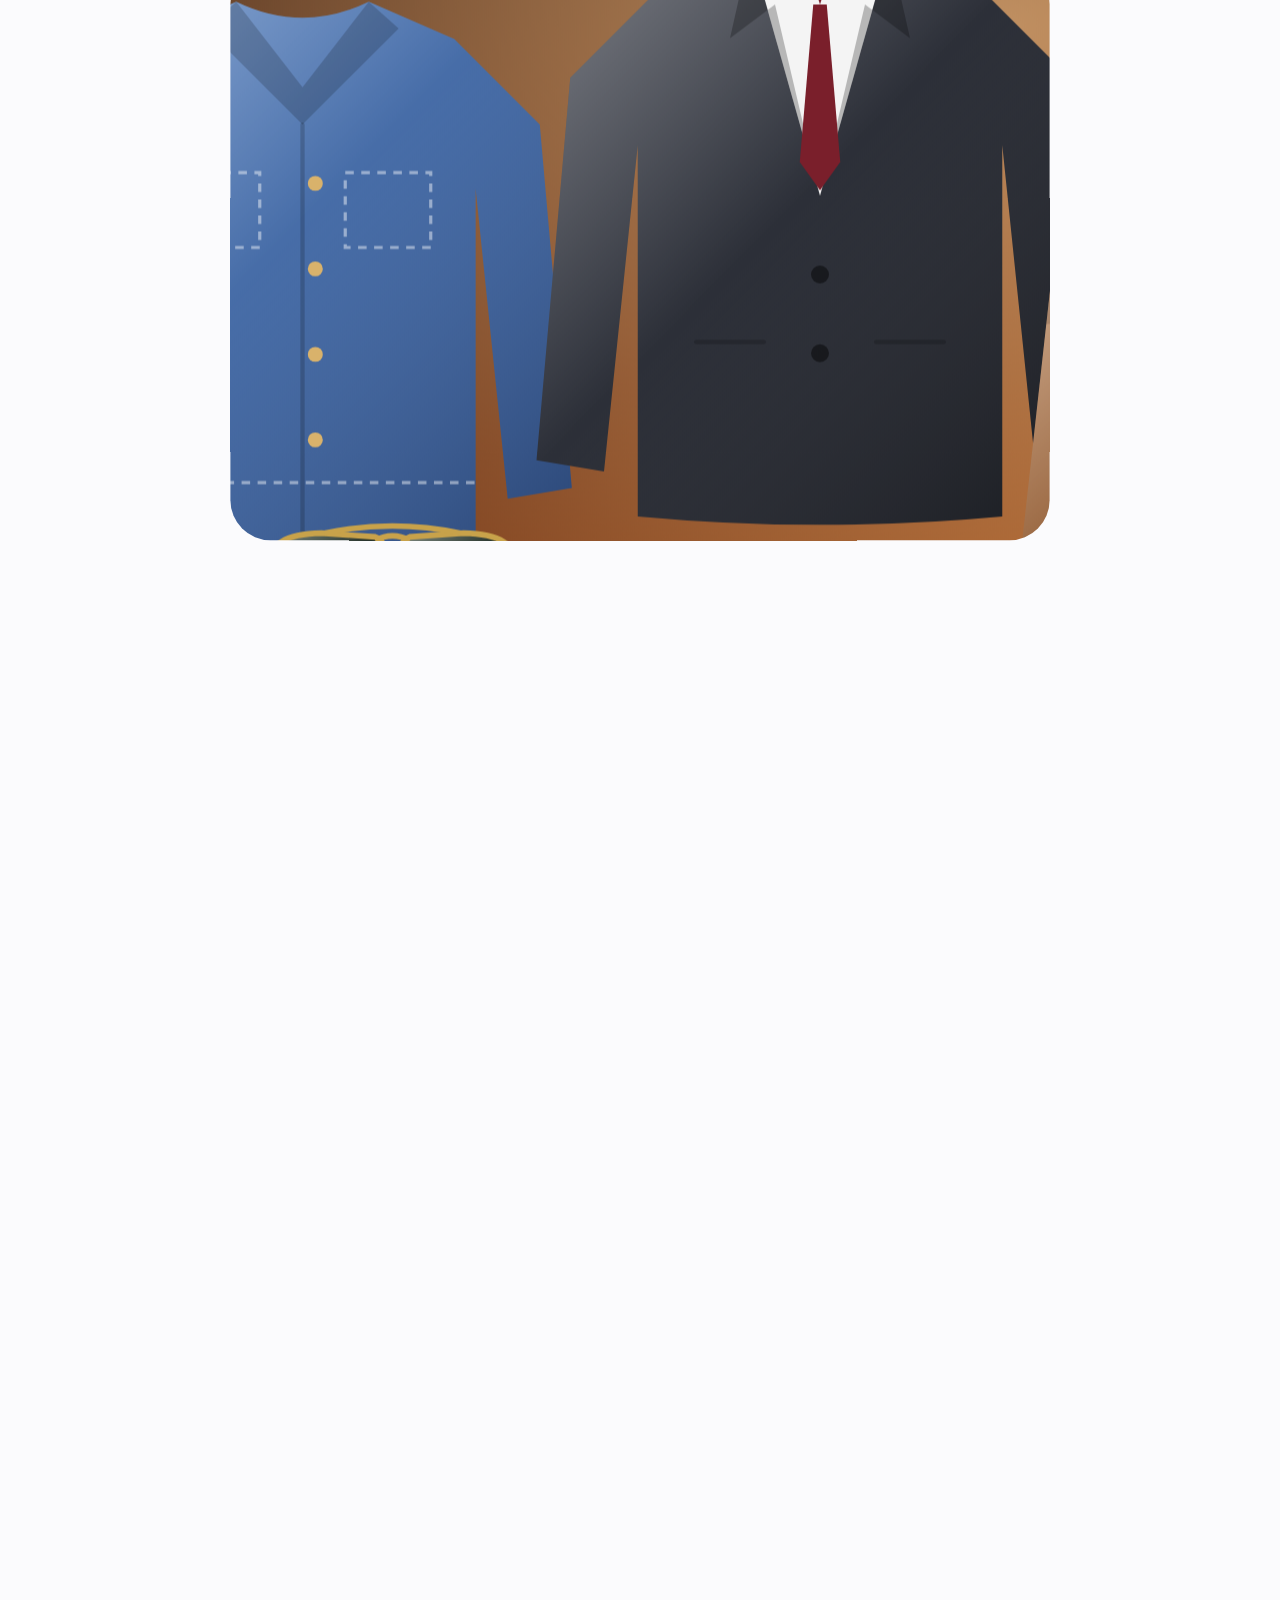
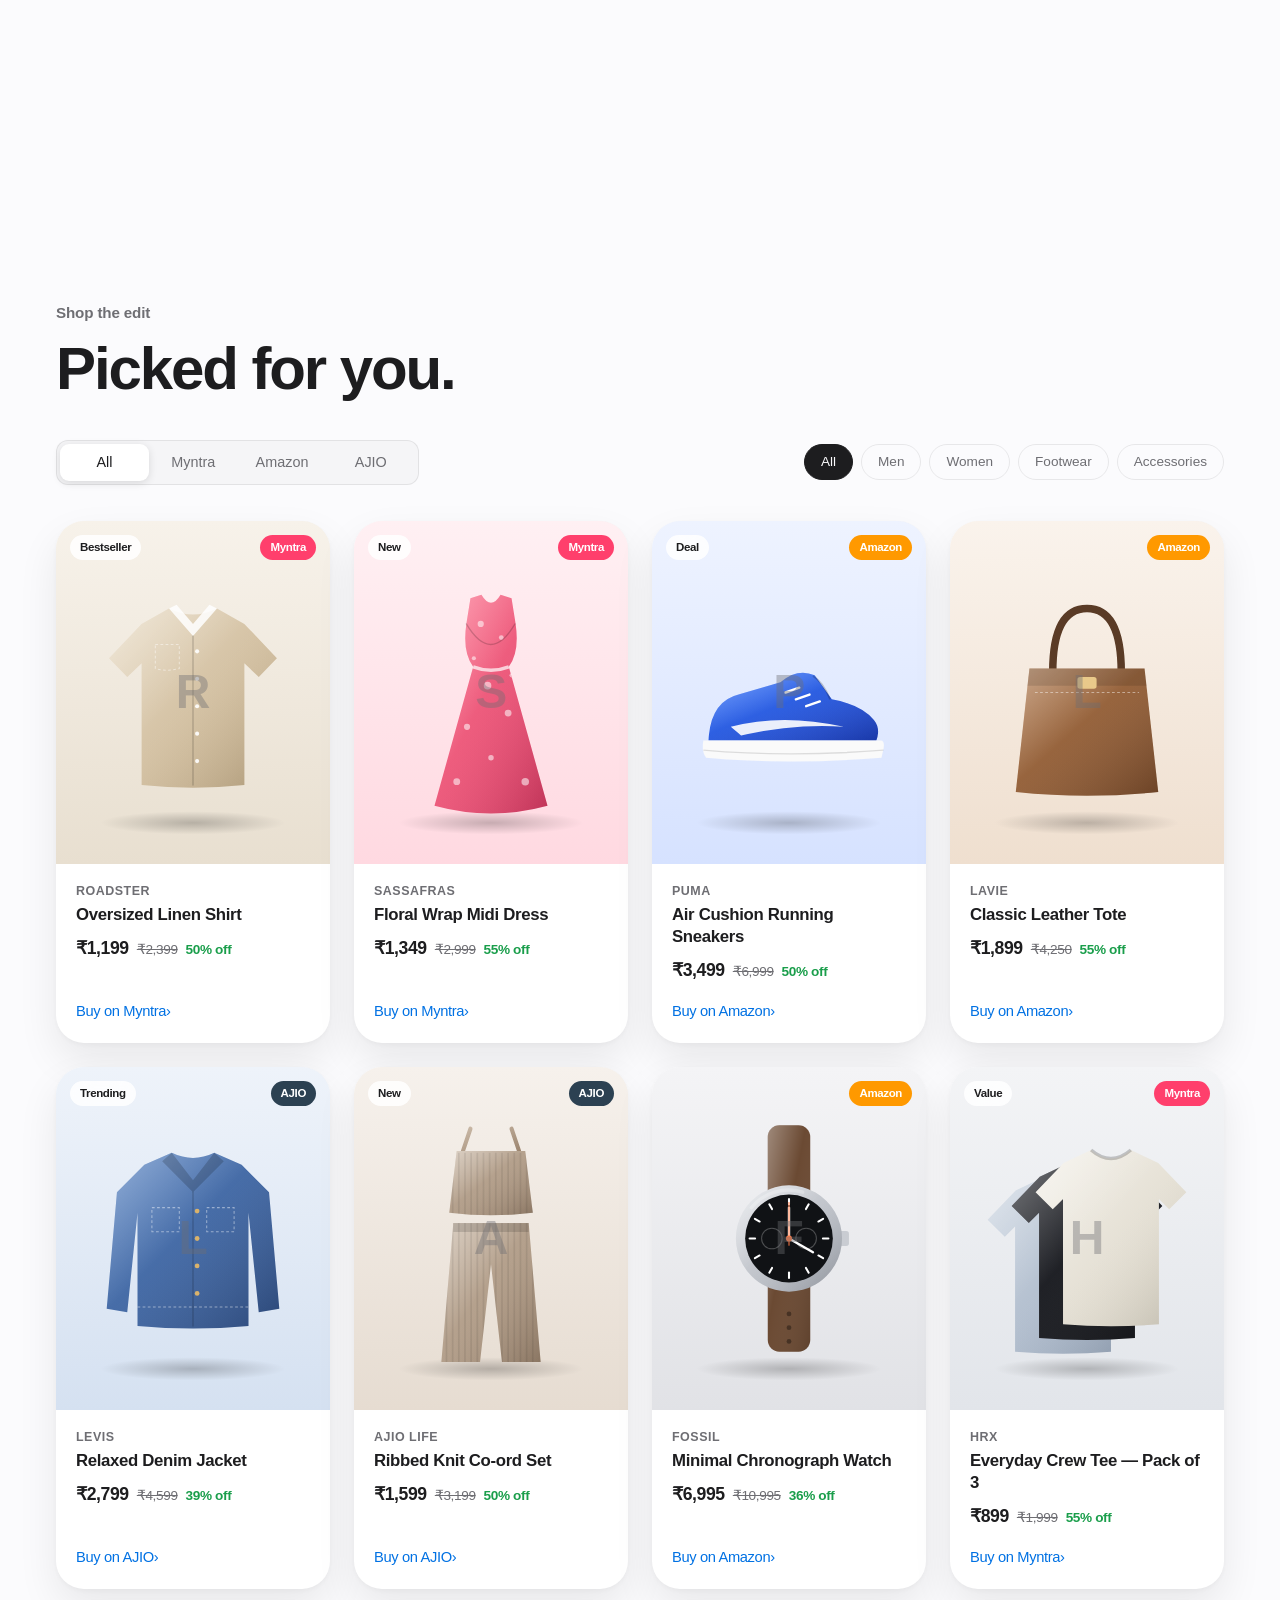
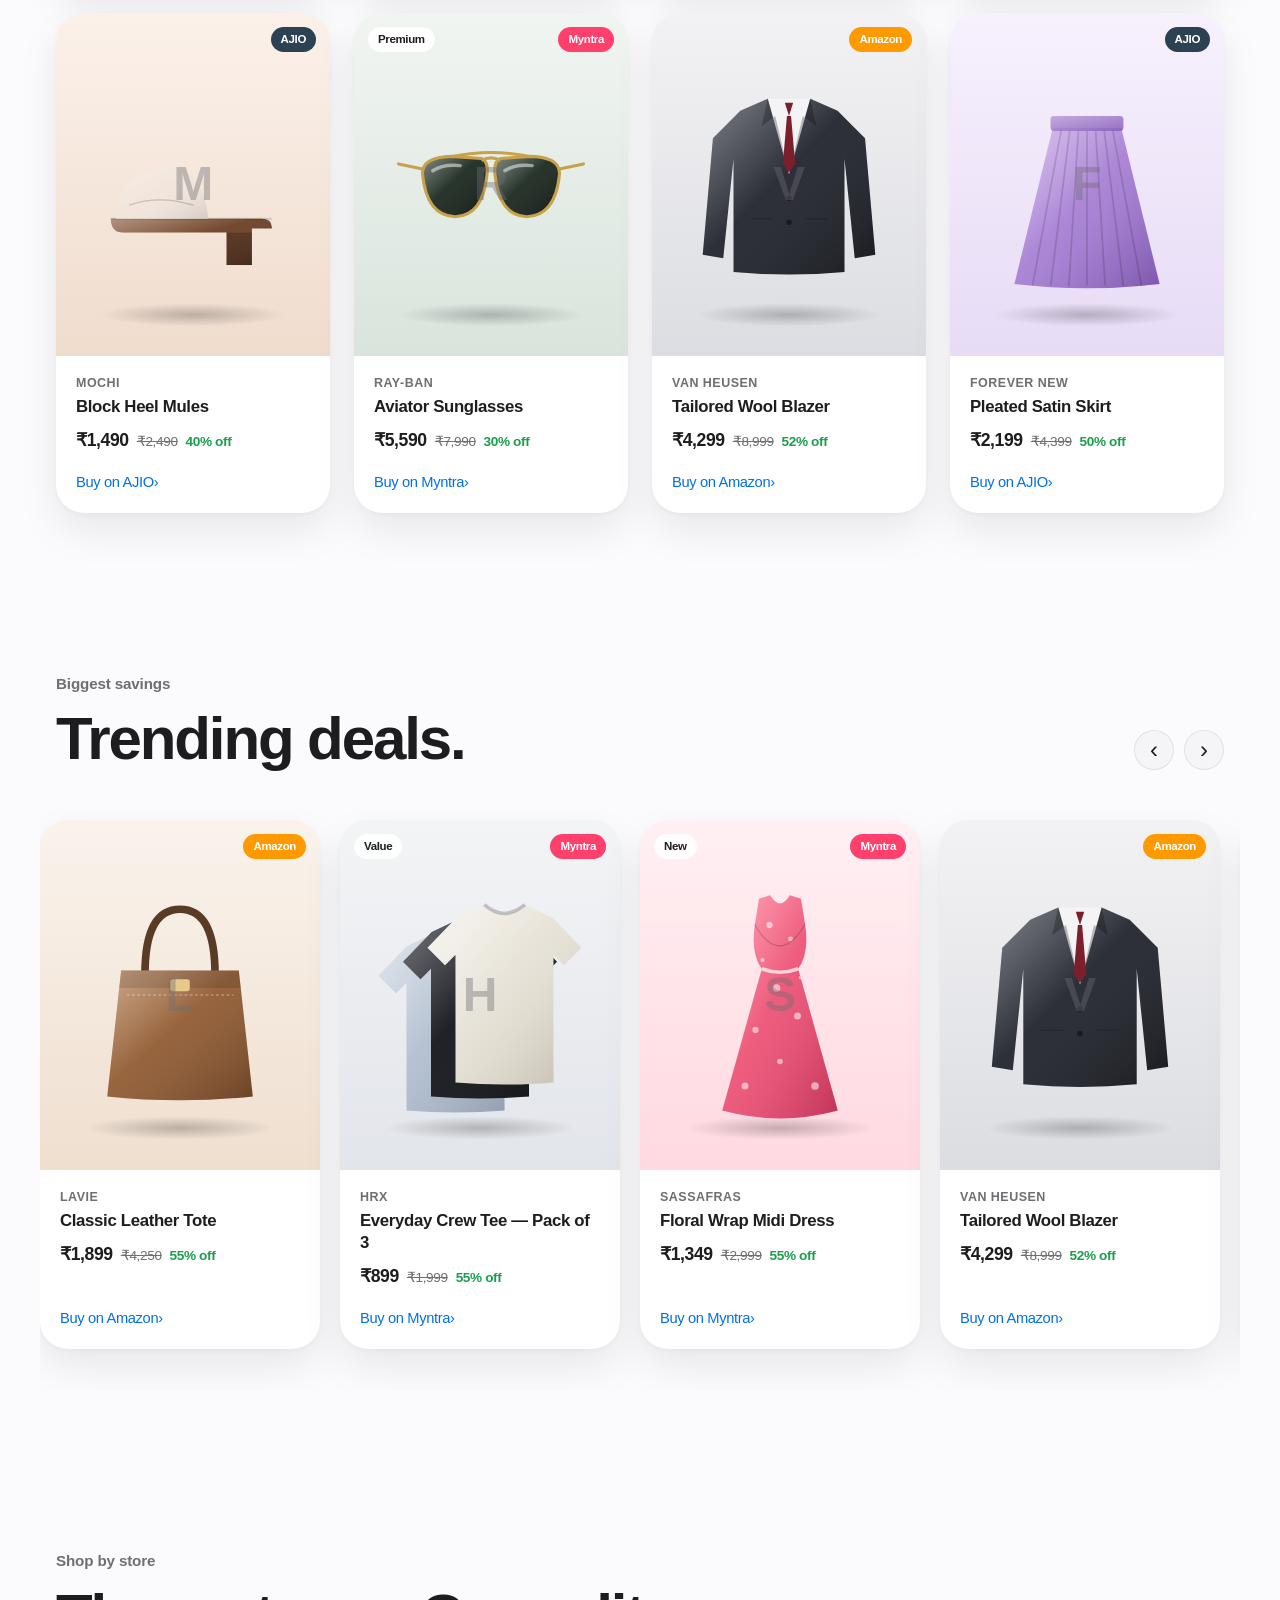
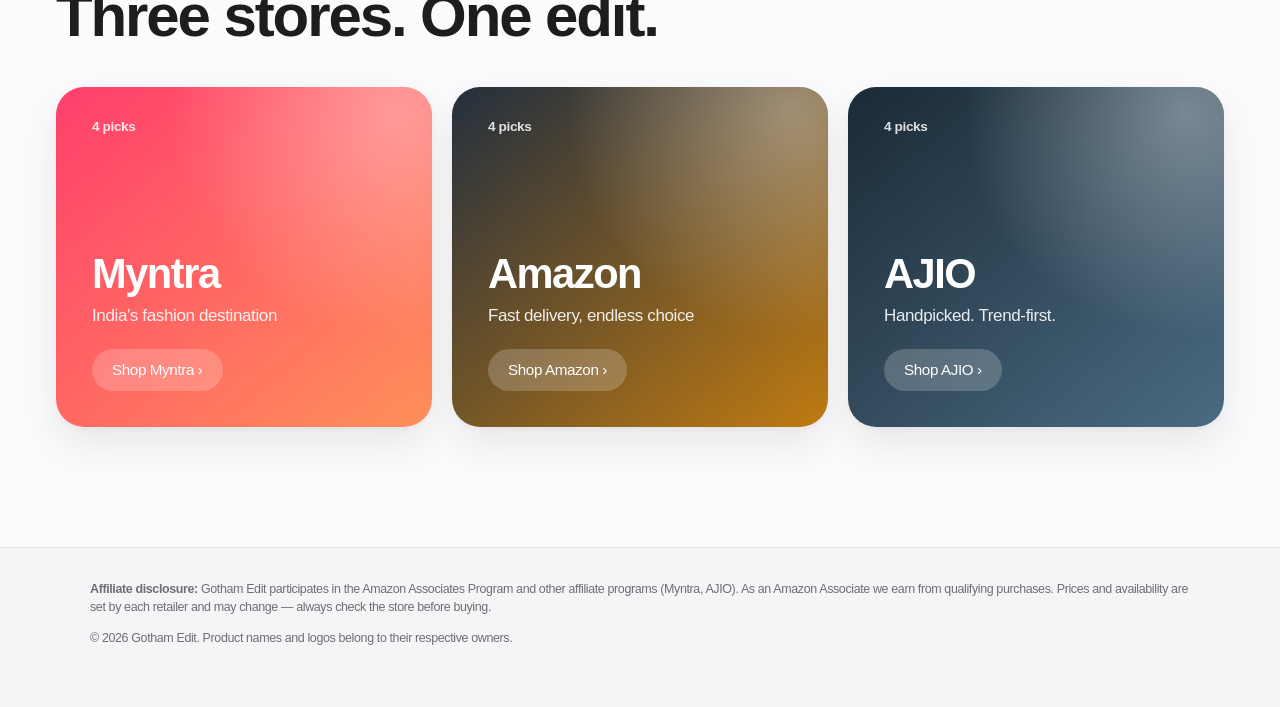
==== commit 542d2108: "Bundle product illustrations instead of hotlinking Unsplash Images were loaded from images.unsplash." ====
--- a/index.html
+++ b/index.html
@@ -7,7 +7,6 @@
   <meta name="description" content="Handpicked fashion from Myntra, Amazon and AJIO — curated in one place." />
   <meta name="theme-color" content="#fbfbfd" media="(prefers-color-scheme: light)" />
   <meta name="theme-color" content="#000000" media="(prefers-color-scheme: dark)" />
-  <link rel="preconnect" href="https://images.unsplash.com" />
   <link rel="stylesheet" href="styles.css" />
 </head>
 <body>
@@ -39,10 +38,10 @@
         </div>
       </div>
       <div class="hero__stage" aria-hidden="true">
-        <figure class="float float--a" data-depth="0.18"><img src="https://images.unsplash.com/photo-1483985988355-763728e1935b?w=800&q=80" alt="" /></figure>
-        <figure class="float float--b" data-depth="0.32"><img src="https://images.unsplash.com/photo-1490481651871-ab68de25d43d?w=800&q=80" alt="" /></figure>
-        <figure class="float float--c" data-depth="0.1"><img src="https://images.unsplash.com/photo-1529139574466-a303027c1d8b?w=900&q=80" alt="" /></figure>
-        <figure class="float float--d" data-depth="0.26"><img src="https://images.unsplash.com/photo-1539109136881-3be0616acf4b?w=700&q=80" alt="" /></figure>
+        <figure class="float float--a" data-depth="0.18"><img src="images/denim-jacket.svg" alt="" /></figure>
+        <figure class="float float--b" data-depth="0.32"><img src="images/running-sneakers.svg" alt="" /></figure>
+        <figure class="float float--c" data-depth="0.1"><img src="images/wrap-dress.svg" alt="" /></figure>
+        <figure class="float float--d" data-depth="0.26"><img src="images/chronograph-watch.svg" alt="" /></figure>
       </div>
       <a href="#shop" class="scroll-cue" aria-label="Scroll to products"><span></span></a>
     </section>
@@ -59,7 +58,7 @@
     <section class="zoom" id="zoom">
       <div class="zoom__sticky">
         <div class="zoom__frame">
-          <img src="https://images.unsplash.com/photo-1469334031218-e382a71b716b?w=1800&q=80" alt="Model in autumn layers" />
+          <img src="images/autumn-scene.svg" alt="Model in autumn layers" />
         </div>
         <div class="zoom__caption">
           <h2>Layers that<br />move with you.</h2>
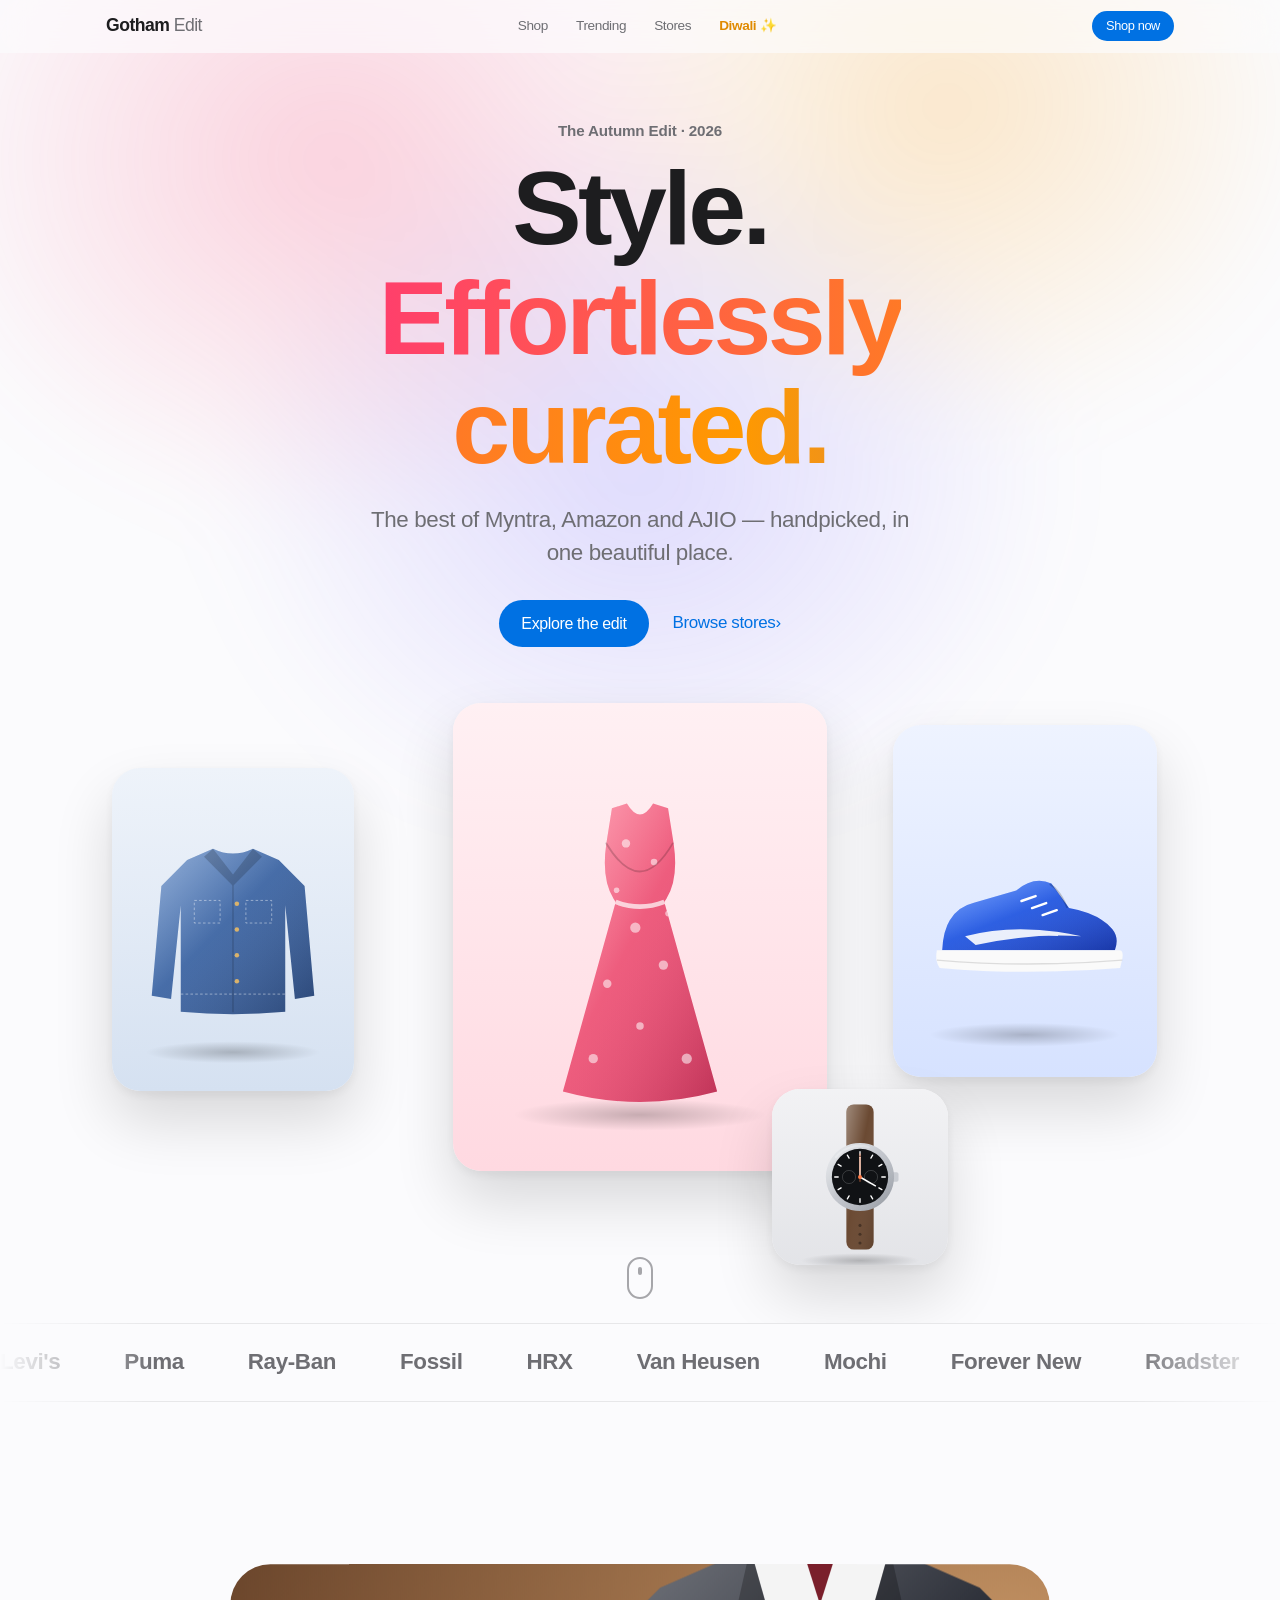
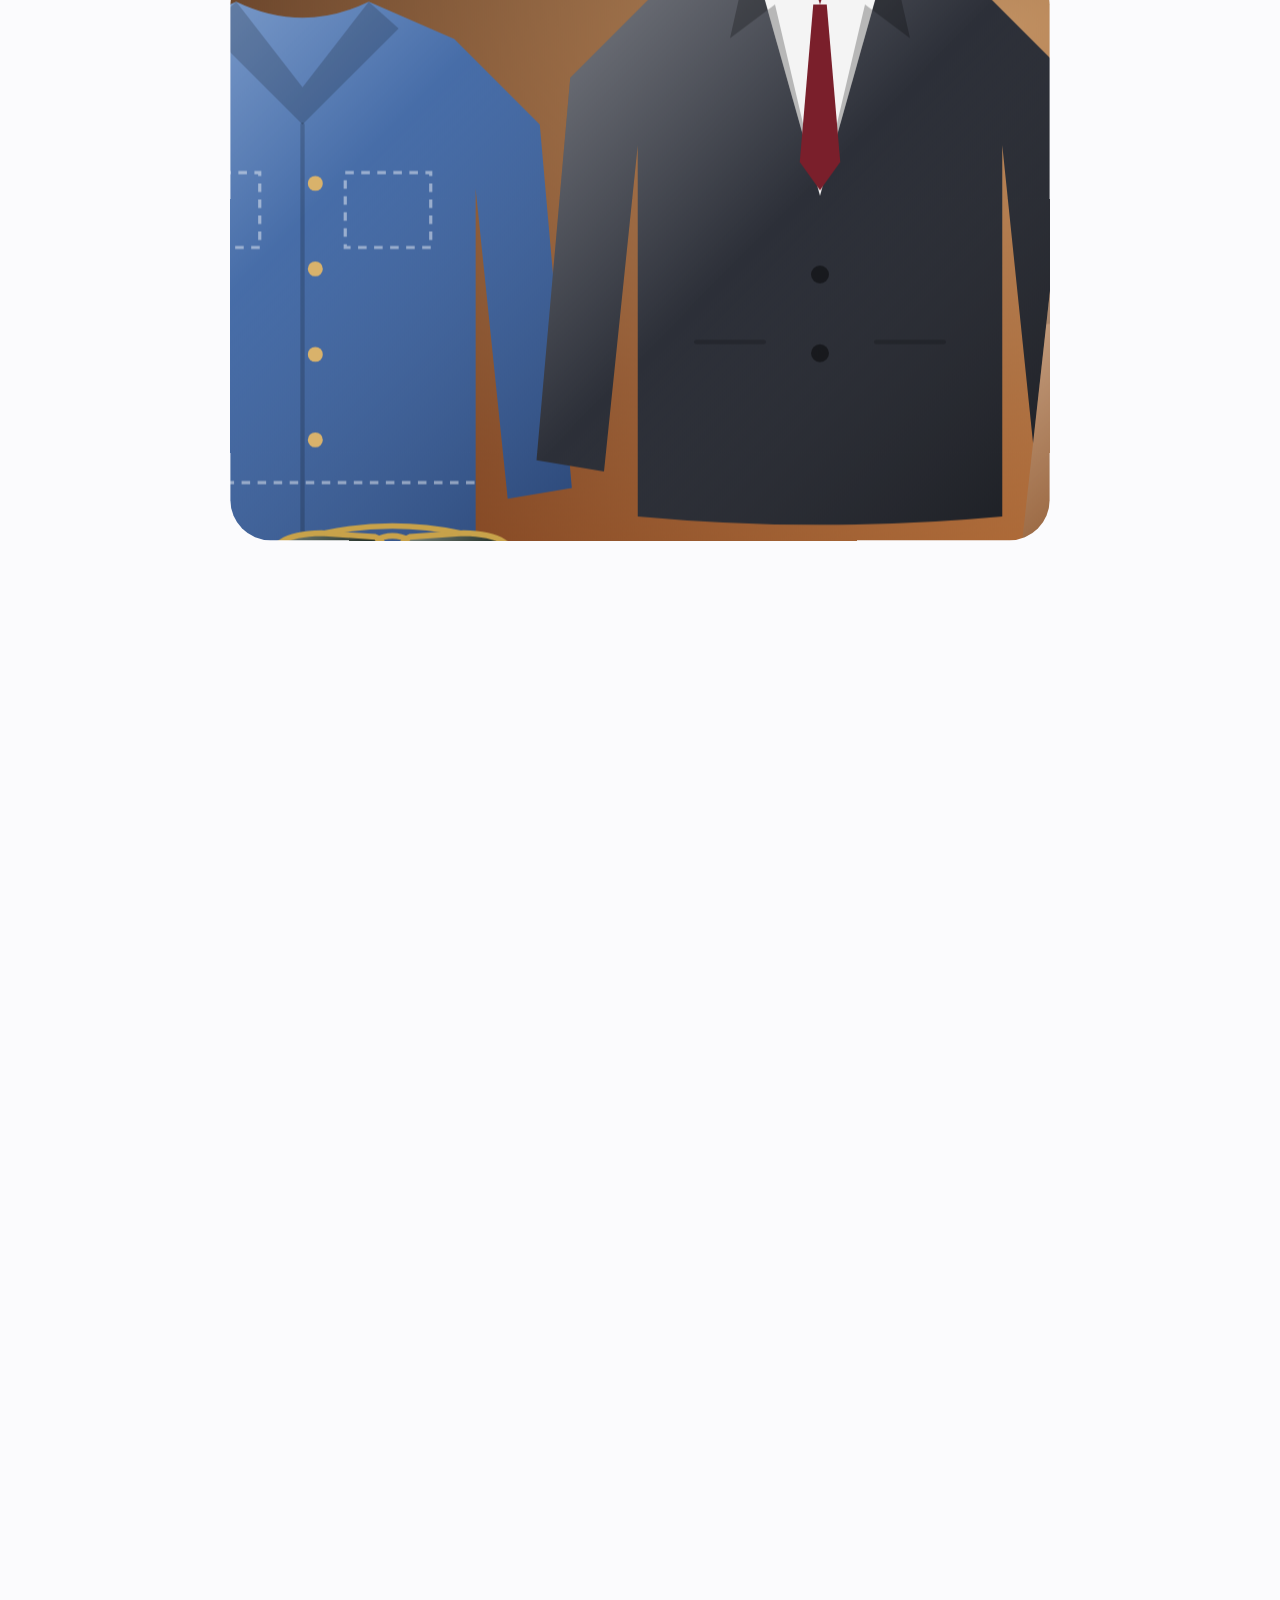
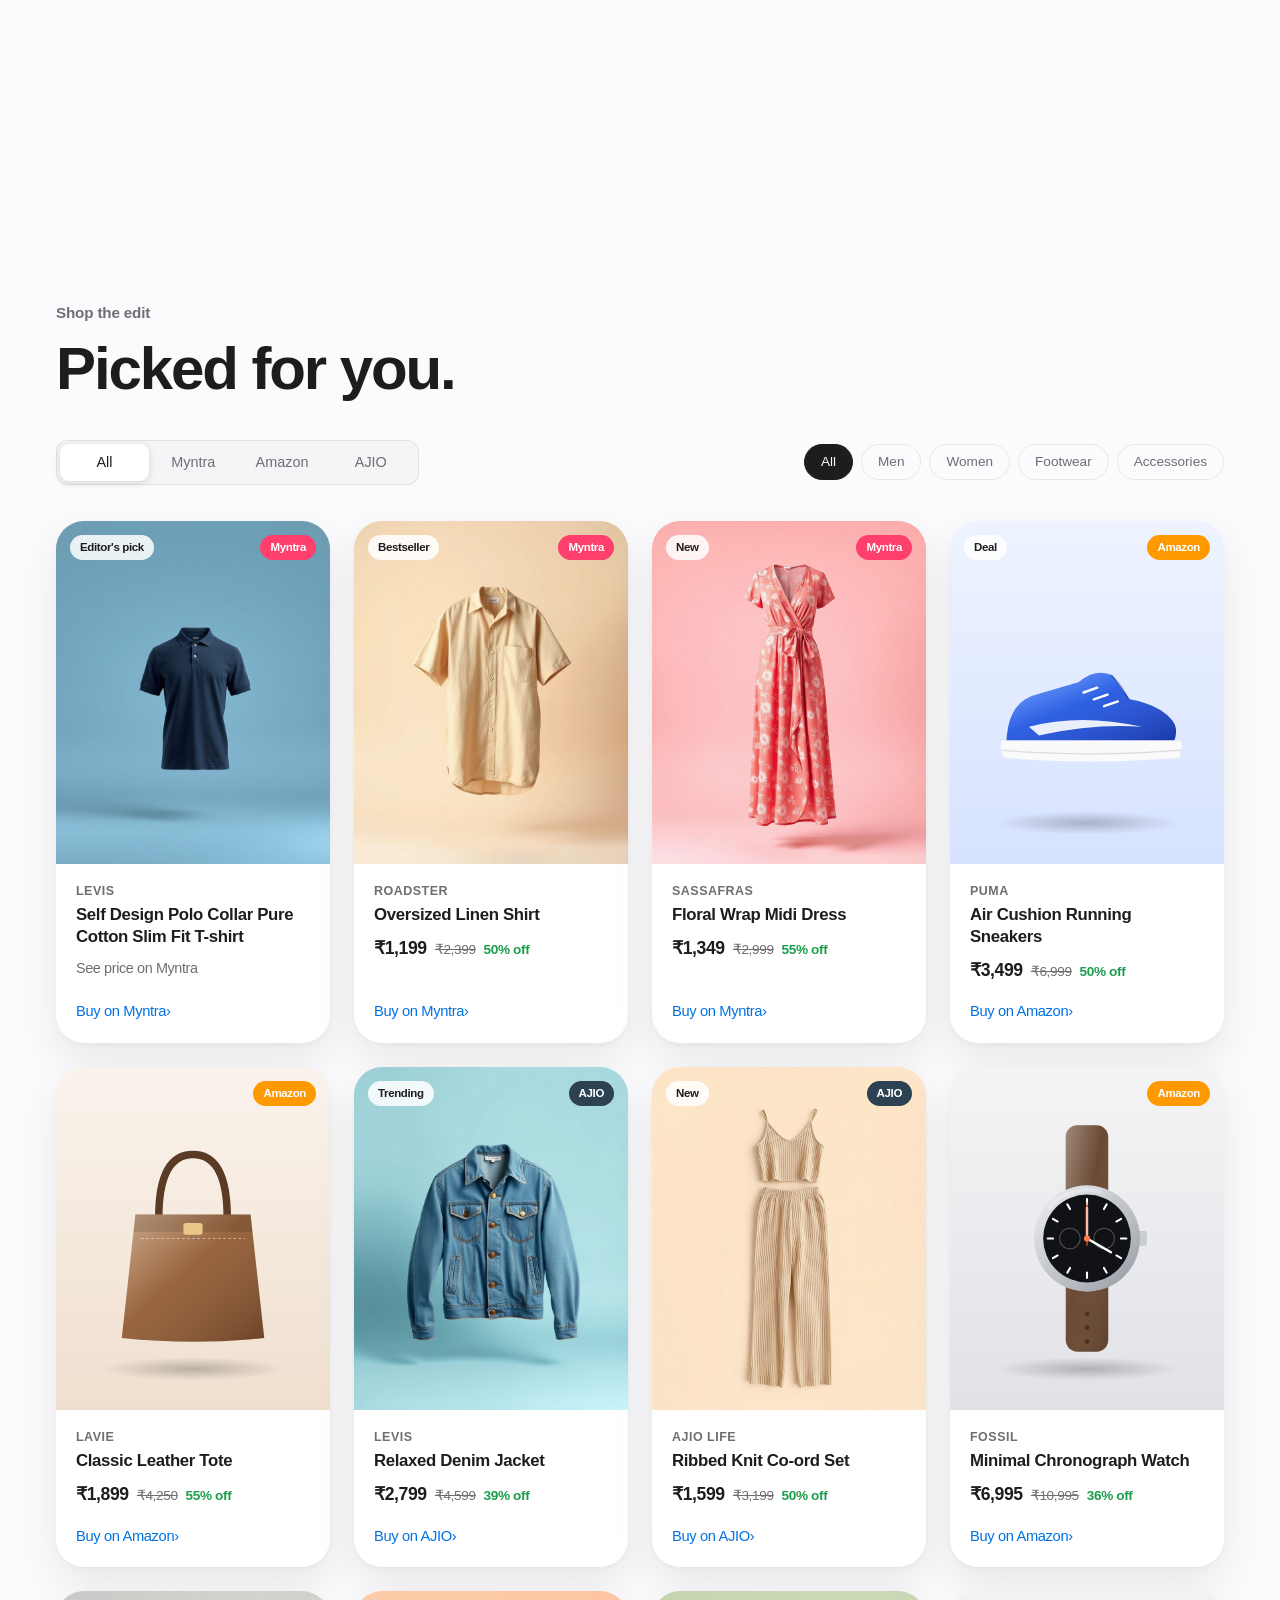
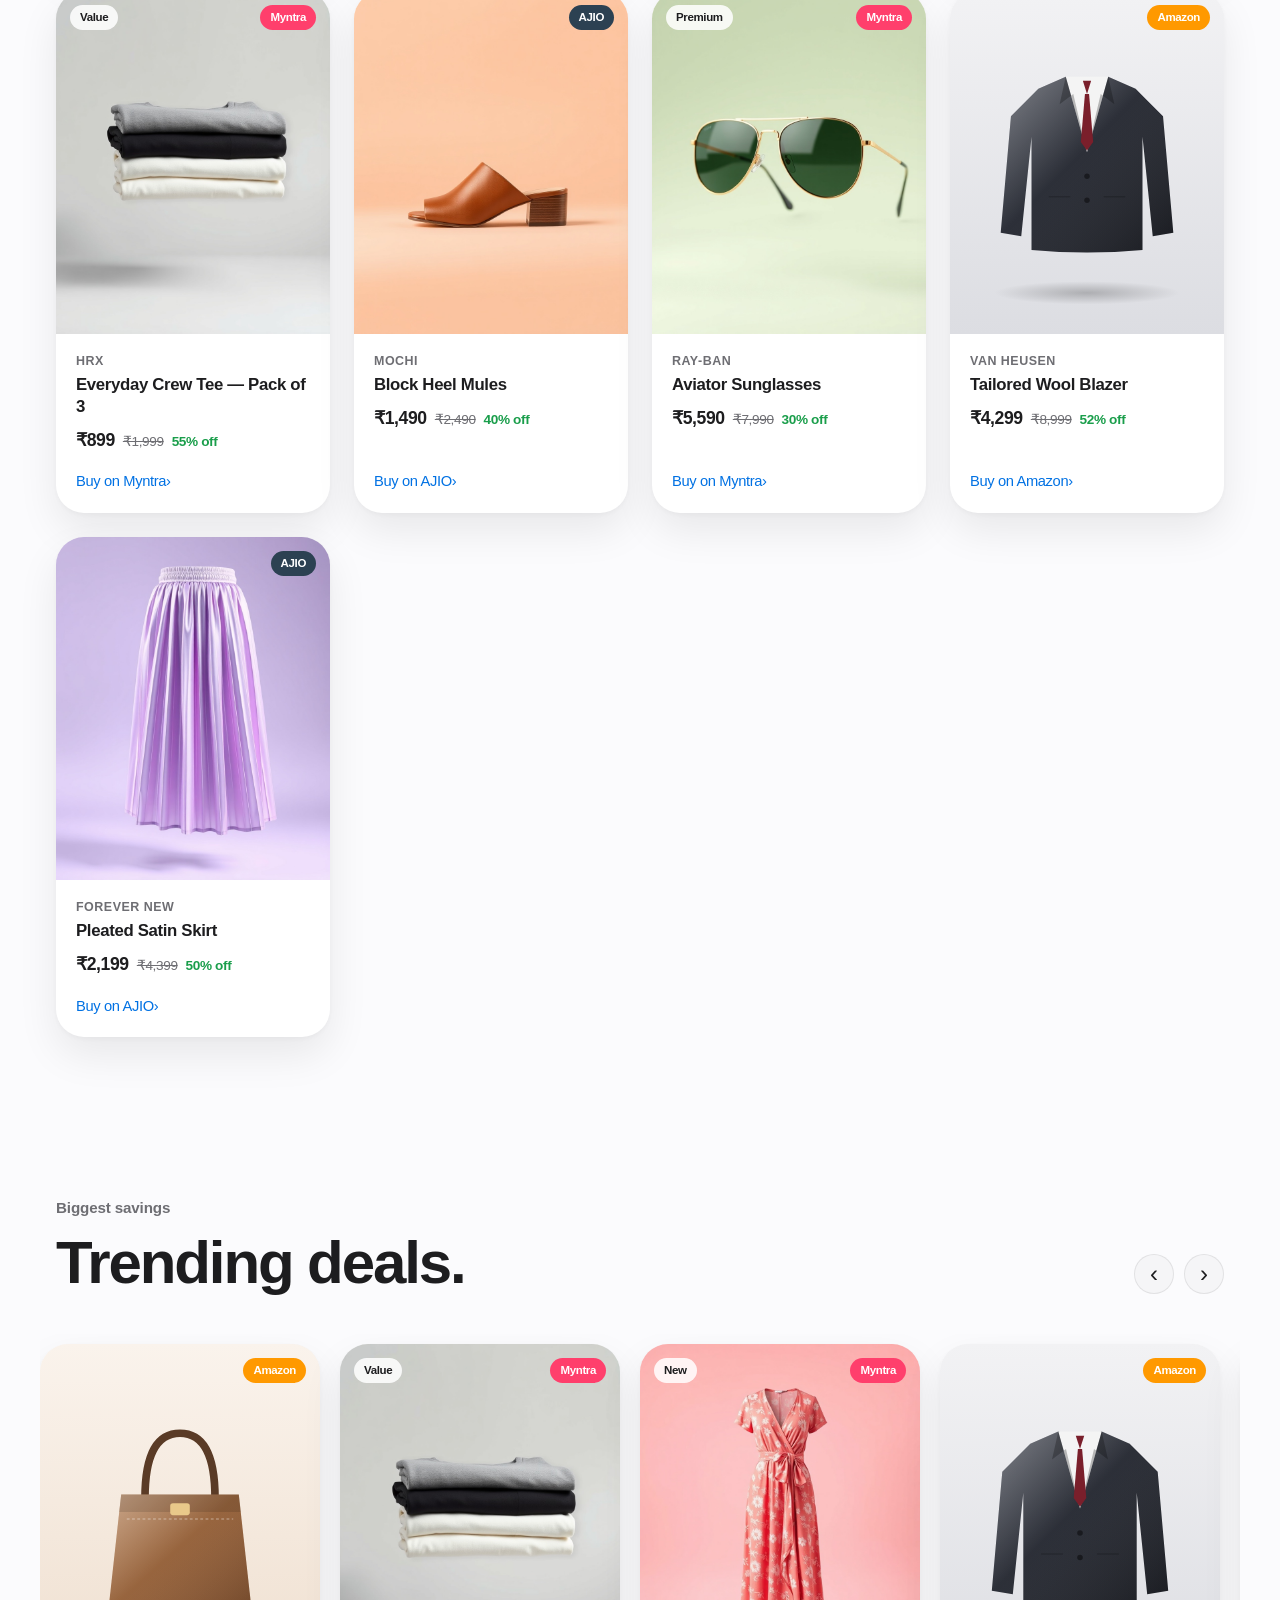
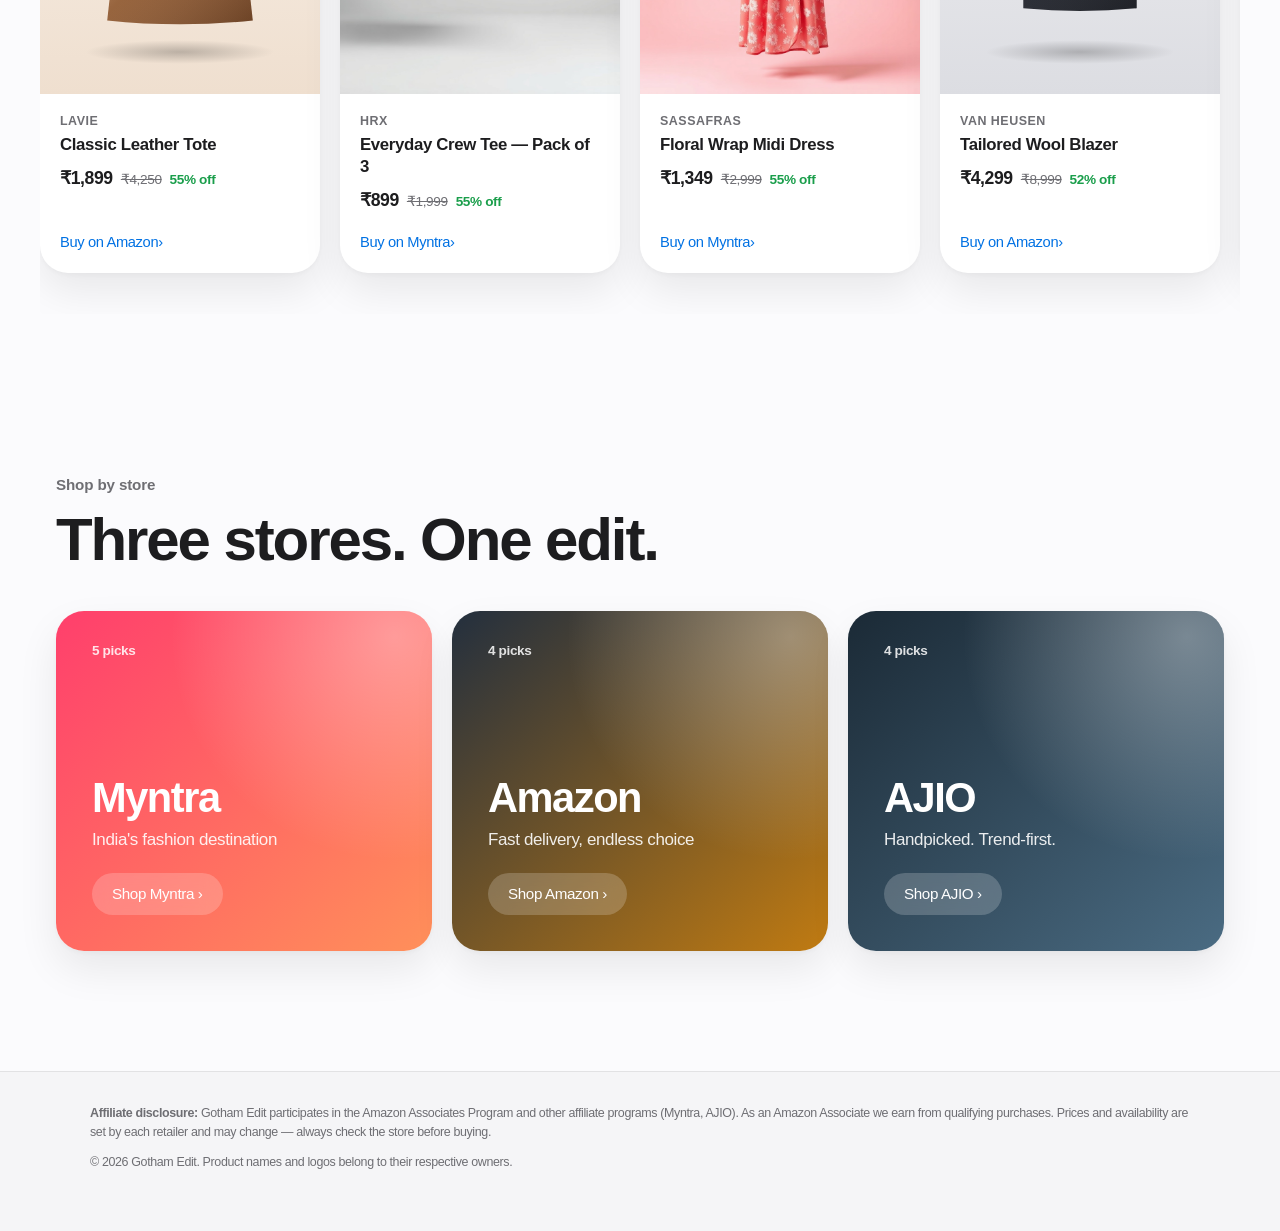
==== commit fa61f637: "Add Diwali festive page with traditional products - diwali.html: night theme with canvas fireworks, " ====
--- a/index.html
+++ b/index.html
@@ -19,6 +19,7 @@
         <a href="#shop">Shop</a>
         <a href="#trending">Trending</a>
         <a href="#stores">Stores</a>
+        <a href="diwali.html" class="nav__festive">Diwali ✨</a>
       </nav>
       <a href="#shop" class="btn btn--small">Shop now</a>
     </div>
--- a/styles.css
+++ b/styles.css
@@ -141,7 +141,8 @@
 .nav__links { display: flex; gap: 28px; font-size: 0.85rem; color: var(--muted); }
 .nav__links a { transition: color 0.2s; }
 .nav__links a:hover { color: var(--text); }
-@media (max-width: 600px) { .nav__links { display: none; } }
+.nav__links .nav__festive { color: #e08a00; font-weight: 600; }
+@media (max-width: 600px) { .nav__links a:not(.nav__festive) { display: none; } }
 
 /* ───────── Hero ───────── */
 .hero {
@@ -396,6 +397,8 @@
   background: linear-gradient(135deg, var(--bg-alt), var(--line));
 }
 .card__media img {
+  position: relative;
+  z-index: 1;
   width: 100%;
   height: 100%;
   object-fit: cover;
@@ -458,6 +461,7 @@
 .card__title { font-size: 1.05rem; font-weight: 600; letter-spacing: -0.02em; line-height: 1.3; }
 .price { display: flex; align-items: baseline; gap: 8px; flex-wrap: wrap; margin-top: 6px; }
 .price__now { font-size: 1.1rem; font-weight: 600; }
+.price__ask { font-size: 0.9rem; font-weight: 500; color: var(--muted); }
 .price__mrp { font-size: 0.85rem; color: var(--muted); text-decoration: line-through; }
 .price__off { font-size: 0.85rem; font-weight: 600; color: #1a9e4b; }
 .card__cta {
